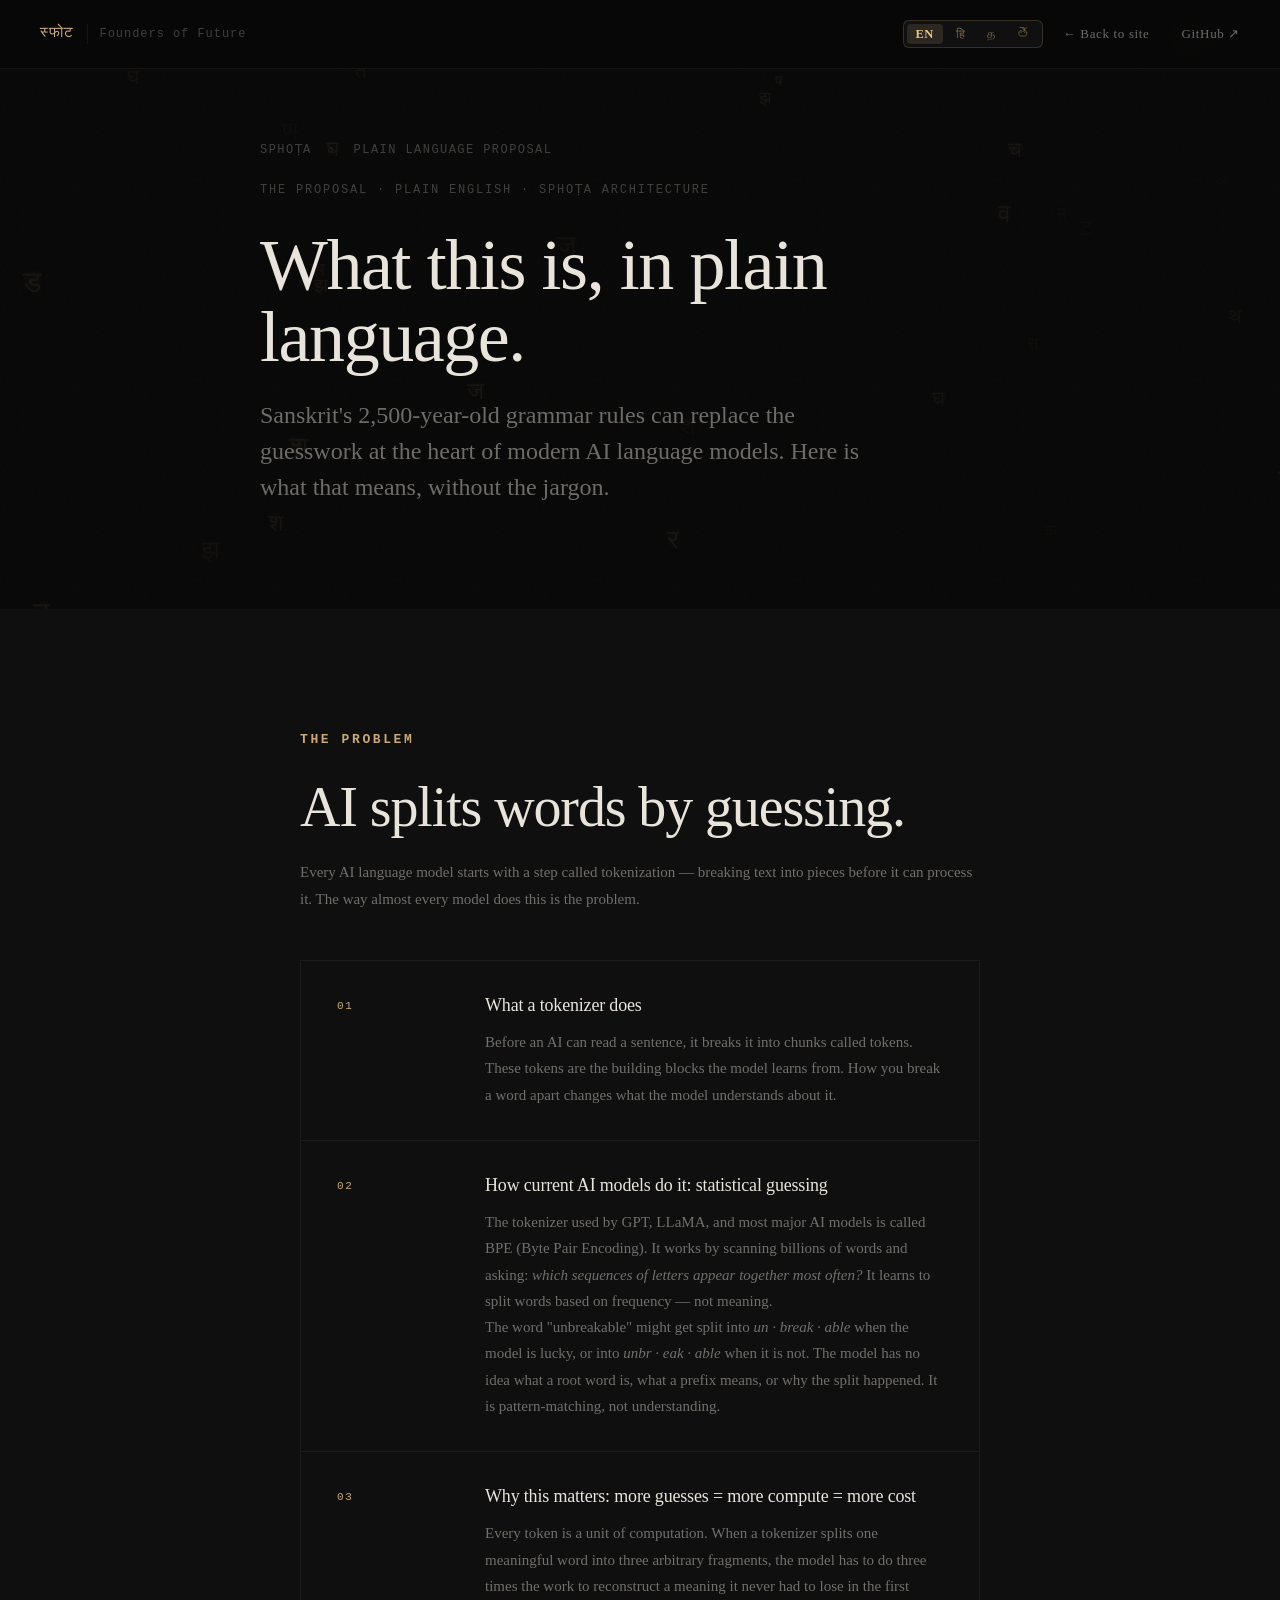
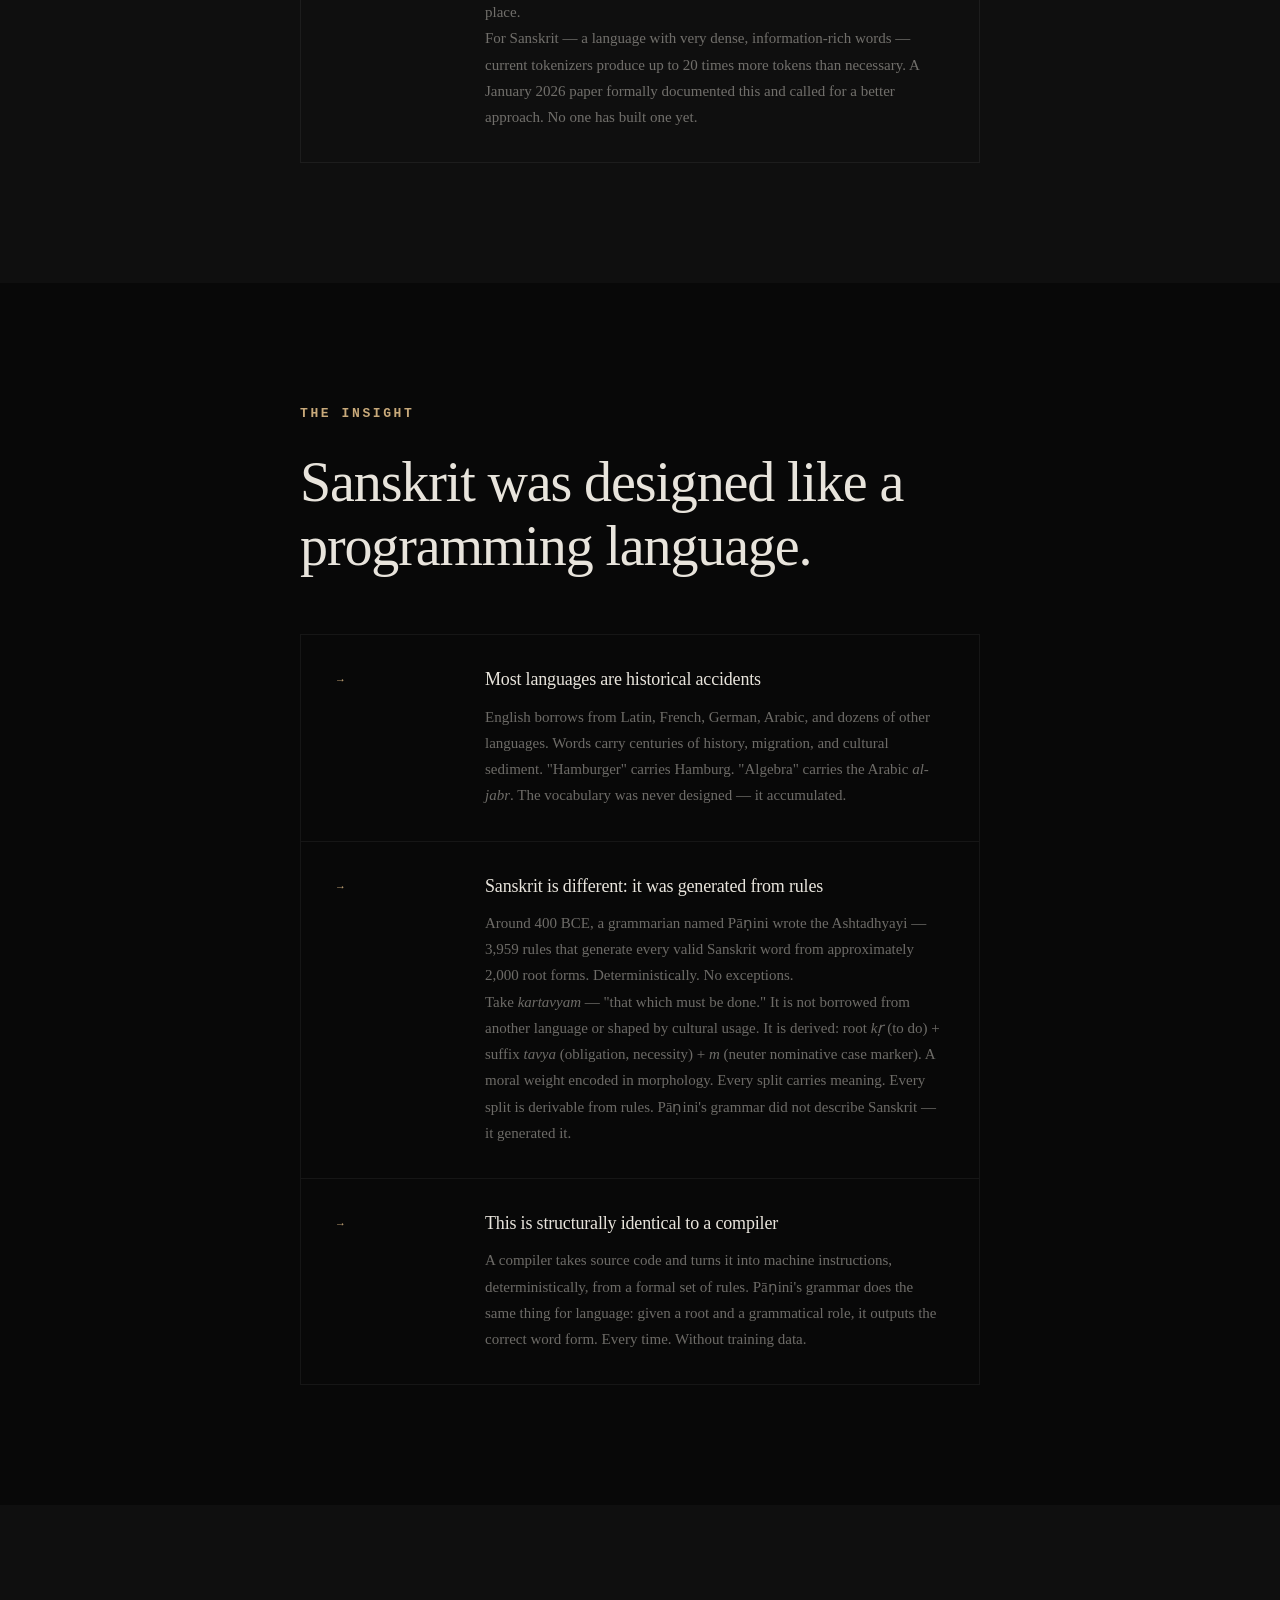
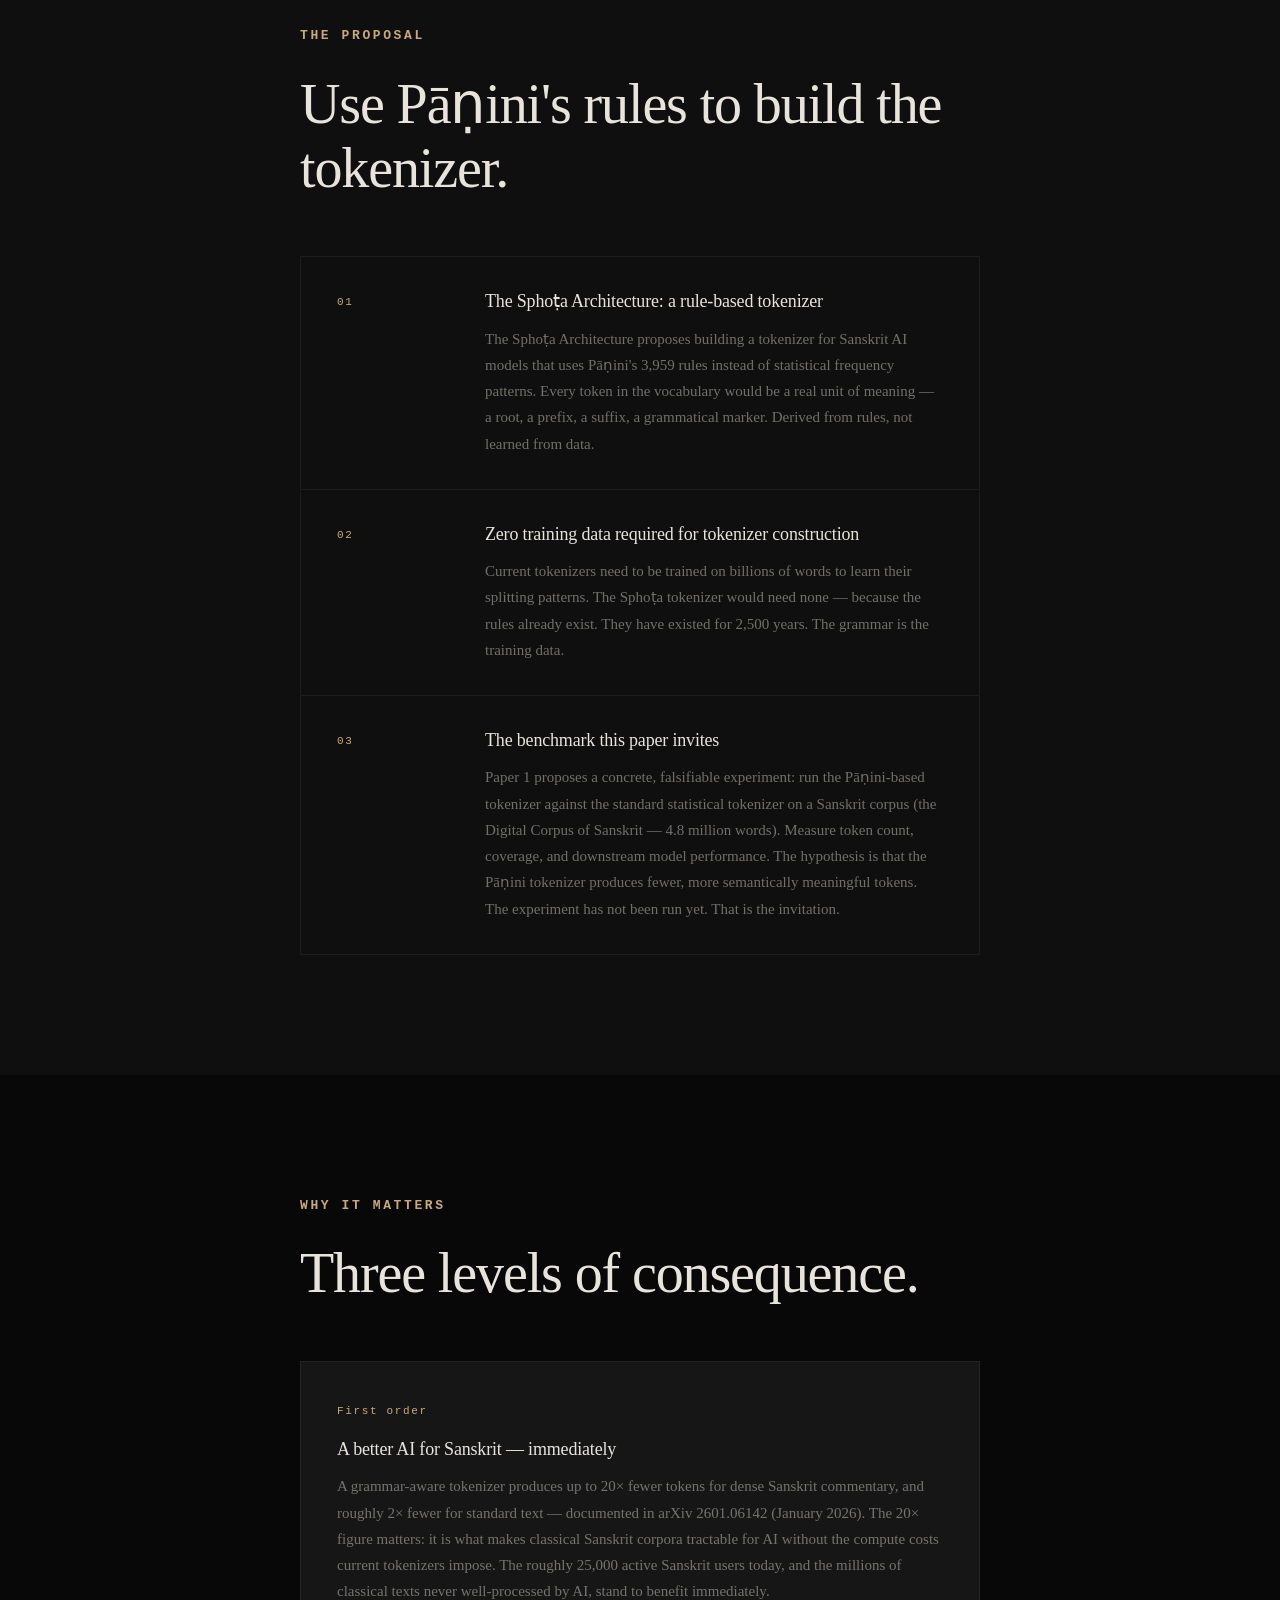
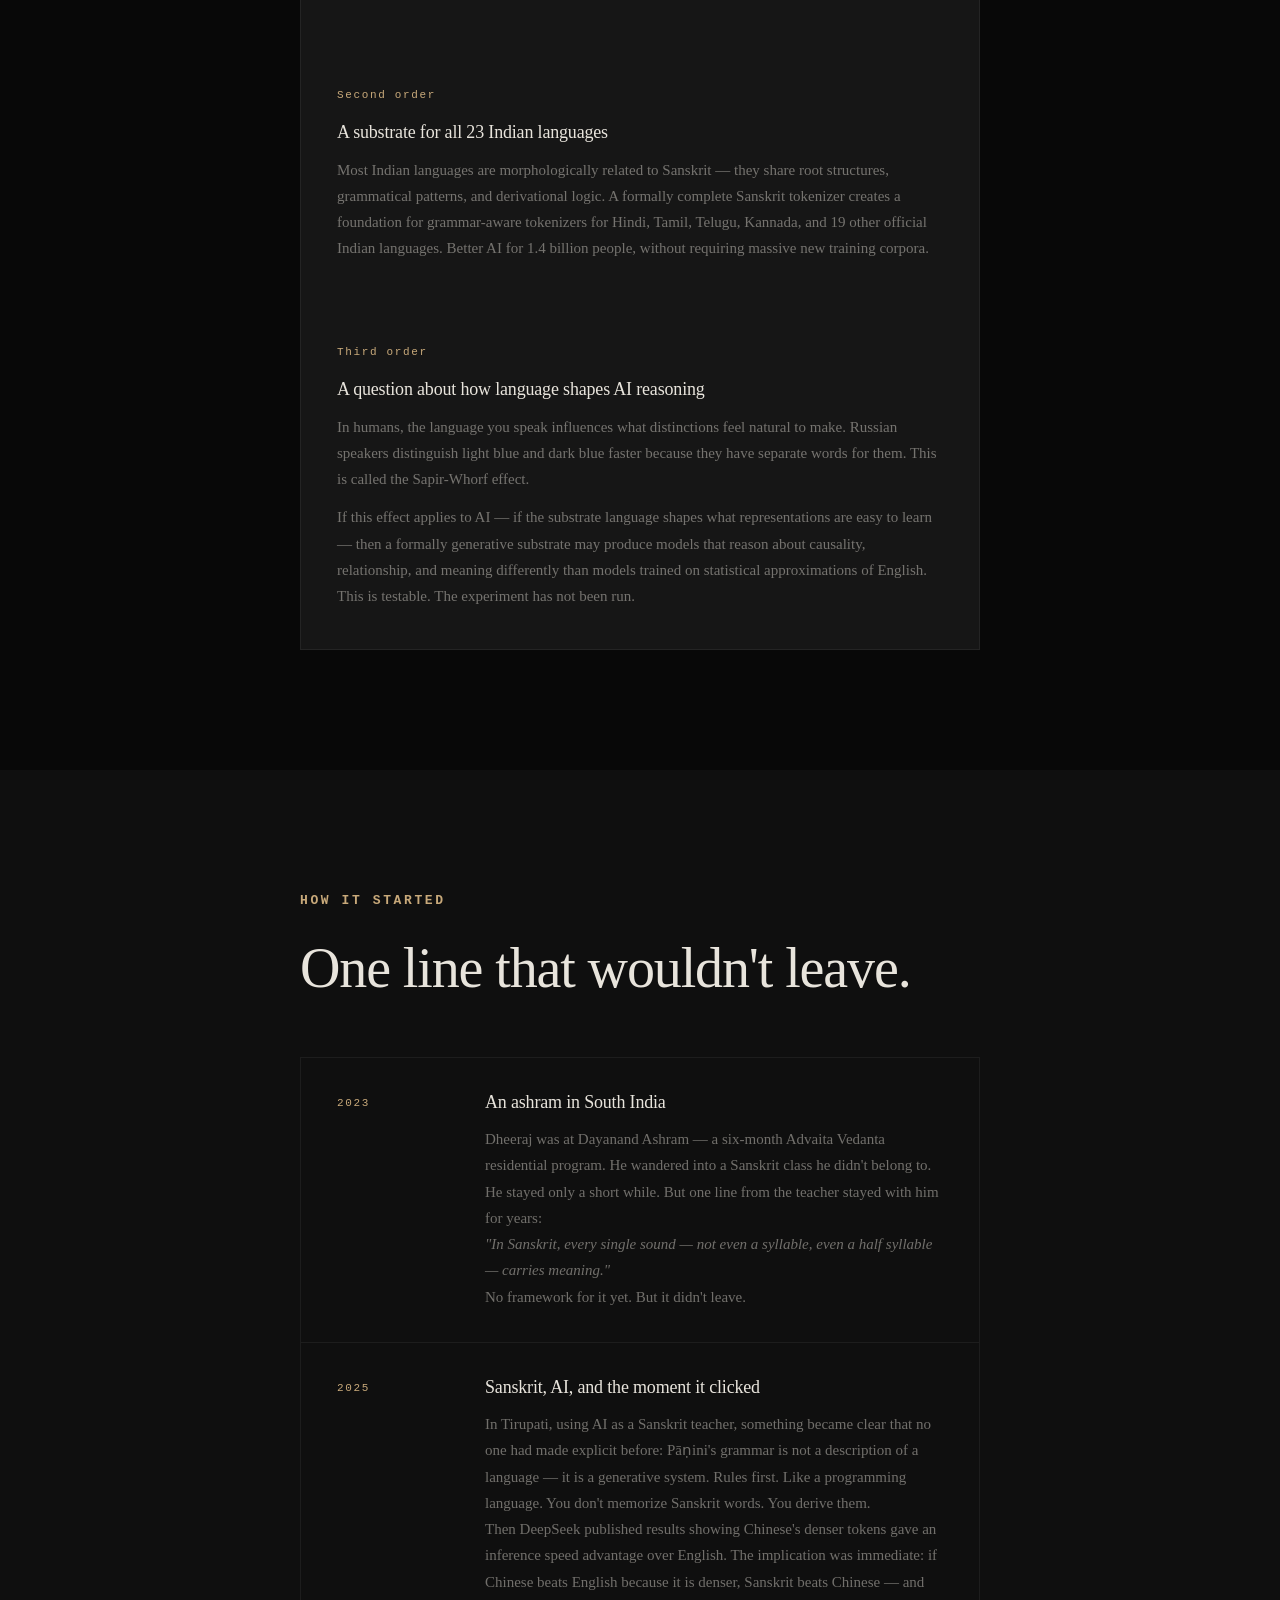
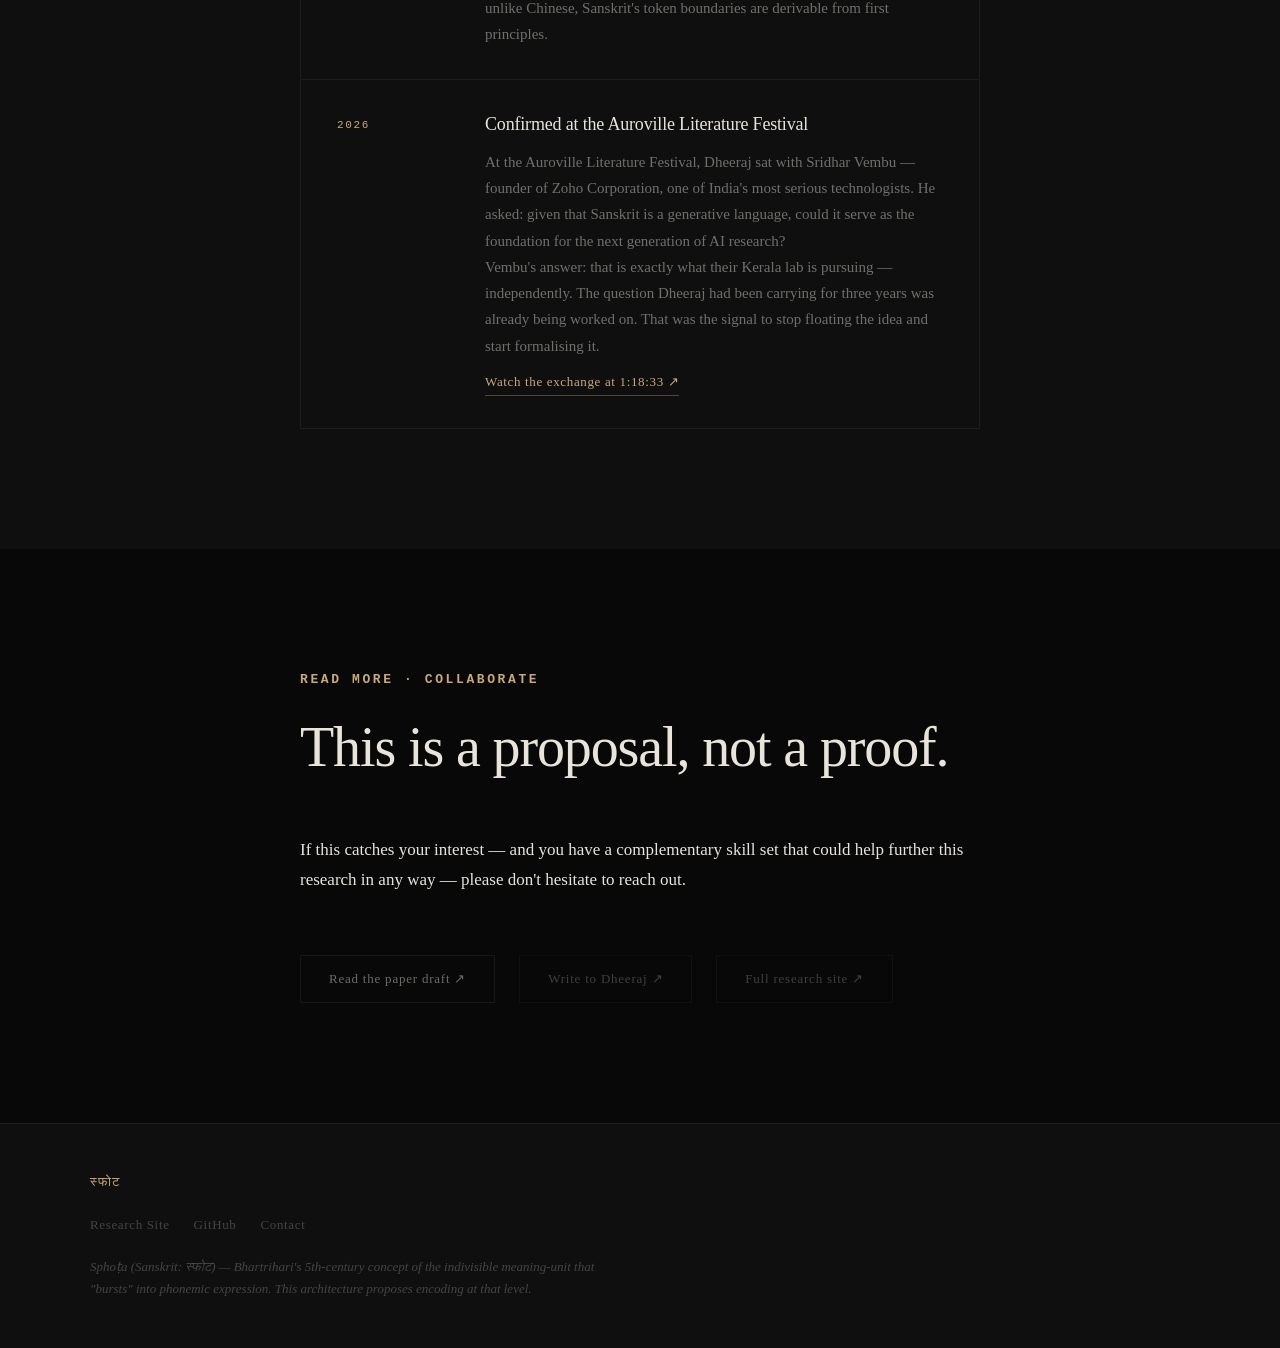
==== proposal.html @ eed10623 "Add website — Sphota Architecture public site" ====
<!DOCTYPE html>
<html lang="en">
<head>
  <meta charset="UTF-8" />
  <meta name="viewport" content="width=device-width, initial-scale=1.0" />
  <title>The Proposal — Sphoṭa</title>
  <link rel="stylesheet" href="style.css" />
</head>
<body>

  <canvas id="canvas-bg"></canvas>
  <div class="grain"></div>

  <nav>
    <div class="nav-brand">
      <span class="nav-glyph">स्फोट</span>
      <span class="nav-org">Founders of Future</span>
    </div>
    <div class="nav-right">
      <div class="lang-switcher" role="navigation" aria-label="Language">
        <button class="lang-btn active" data-lang="en">EN</button>
        <button class="lang-btn" data-lang="hi">हि</button>
        <button class="lang-btn" data-lang="ta">த</button>
        <button class="lang-btn" data-lang="te">తె</button>
      </div>
      <button class="nav-hamburger" id="nav-toggle" aria-label="Menu">☰</button>
      <div class="nav-links-group" id="nav-links">
        <a href="index.html" class="nav-link">← Back to site</a>
        <a href="https://github.com/lzylabs/sansqrit" target="_blank" class="nav-link">GitHub ↗</a>
      </div>
    </div>
  </nav>

  <!-- HERO -->
  <section class="hero hero-slim">
    <div class="hero-inner hero-inner-single">
      <div>
        <p style="font-size: 12px; letter-spacing: 0.12em; color: var(--text-dimmer); font-family: var(--font-mono); margin-bottom: 20px; text-transform: uppercase;">
          <a href="index.html" style="color: var(--text-dimmer); text-decoration: none;">Sphoṭa</a>
          <span style="margin: 0 8px; opacity: 0.4;">›</span>
          Plain Language Proposal
        </p>
        <p class="eyebrow">The Proposal · Plain English · Sphoṭa Architecture</p>
        <h1 class="title" style="font-size: clamp(40px, 6vw, 72px); margin-bottom: 24px;">
          What this is, in plain language.
        </h1>
        <p class="subtitle">
          Sanskrit's 2,500-year-old grammar rules can replace the guesswork
          at the heart of modern AI language models.
          Here is what that means, without the jargon.
        </p>
      </div>
    </div>
  </section>

  <!-- THE PROBLEM -->
  <section class="section dark">
    <div class="container narrow">
      <span class="section-label">The Problem</span>
      <h2>AI splits words by guessing.</h2>
      <p class="section-sub">
        Every AI language model starts with a step called tokenization — breaking text into pieces
        before it can process it. The way almost every model does this is the problem.
      </p>

      <div class="story-steps">
        <div class="story-step">
          <div class="step-num">01</div>
          <div class="step-body">
            <h3>What a tokenizer does</h3>
            <p>
              Before an AI can read a sentence, it breaks it into chunks called tokens.
              These tokens are the building blocks the model learns from.
              How you break a word apart changes what the model understands about it.
            </p>
          </div>
        </div>

        <div class="story-step">
          <div class="step-num">02</div>
          <div class="step-body">
            <h3>How current AI models do it: statistical guessing</h3>
            <p>
              The tokenizer used by GPT, LLaMA, and most major AI models is called BPE
              (Byte Pair Encoding). It works by scanning billions of words and asking:
              <em>which sequences of letters appear together most often?</em>
              It learns to split words based on frequency — not meaning.
            </p>
            <p>
              The word "unbreakable" might get split into <em>un · break · able</em> when the model
              is lucky, or into <em>unbr · eak · able</em> when it is not. The model has no idea
              what a root word is, what a prefix means, or why the split happened.
              It is pattern-matching, not understanding.
            </p>
          </div>
        </div>

        <div class="story-step">
          <div class="step-num">03</div>
          <div class="step-body">
            <h3>Why this matters: more guesses = more compute = more cost</h3>
            <p>
              Every token is a unit of computation. When a tokenizer splits one meaningful word
              into three arbitrary fragments, the model has to do three times the work to
              reconstruct a meaning it never had to lose in the first place.
            </p>
            <p>
              For Sanskrit — a language with very dense, information-rich words — current
              tokenizers produce up to 20 times more tokens than necessary.
              A January 2026 paper formally documented this and called for a better approach.
              No one has built one yet.
            </p>
          </div>
        </div>
      </div>
    </div>
  </section>

  <!-- THE INSIGHT -->
  <section class="section">
    <div class="container narrow">
      <span class="section-label">The Insight</span>
      <h2>Sanskrit was designed like a programming language.</h2>

      <div class="story-steps">
        <div class="story-step">
          <div class="step-num">→</div>
          <div class="step-body">
            <h3>Most languages are historical accidents</h3>
            <p>
              English borrows from Latin, French, German, Arabic, and dozens of other languages.
              Words carry centuries of history, migration, and cultural sediment.
              "Hamburger" carries Hamburg. "Algebra" carries the Arabic <em>al-jabr</em>.
              The vocabulary was never designed — it accumulated.
            </p>
          </div>
        </div>

        <div class="story-step">
          <div class="step-num">→</div>
          <div class="step-body">
            <h3>Sanskrit is different: it was generated from rules</h3>
            <p>
              Around 400 BCE, a grammarian named Pāṇini wrote the Ashtadhyayi —
              3,959 rules that generate every valid Sanskrit word from approximately
              2,000 root forms. Deterministically. No exceptions.
            </p>
            <p>
              Take <em>kartavyam</em> — "that which must be done." It is not borrowed
              from another language or shaped by cultural usage. It is derived: root
              <em>kṛ</em> (to do) + suffix <em>tavya</em> (obligation, necessity) +
              <em>m</em> (neuter nominative case marker). A moral weight encoded in morphology.
              Every split carries meaning. Every split is derivable from rules.
              Pāṇini's grammar did not describe Sanskrit — it generated it.
            </p>
          </div>
        </div>

        <div class="story-step">
          <div class="step-num">→</div>
          <div class="step-body">
            <h3>This is structurally identical to a compiler</h3>
            <p>
              A compiler takes source code and turns it into machine instructions, deterministically,
              from a formal set of rules. Pāṇini's grammar does the same thing for language:
              given a root and a grammatical role, it outputs the correct word form.
              Every time. Without training data.
            </p>
          </div>
        </div>
      </div>
    </div>
  </section>

  <!-- THE PROPOSAL -->
  <section class="section dark">
    <div class="container narrow">
      <span class="section-label">The Proposal</span>
      <h2>Use Pāṇini's rules to build the tokenizer.</h2>

      <div class="story-steps">
        <div class="story-step">
          <div class="step-num">01</div>
          <div class="step-body">
            <h3>The Sphoṭa Architecture: a rule-based tokenizer</h3>
            <p>
              The Sphoṭa Architecture proposes building a tokenizer for Sanskrit AI models
              that uses Pāṇini's 3,959 rules instead of statistical frequency patterns.
              Every token in the vocabulary would be a real unit of meaning —
              a root, a prefix, a suffix, a grammatical marker.
              Derived from rules, not learned from data.
            </p>
          </div>
        </div>

        <div class="story-step">
          <div class="step-num">02</div>
          <div class="step-body">
            <h3>Zero training data required for tokenizer construction</h3>
            <p>
              Current tokenizers need to be trained on billions of words to learn their
              splitting patterns. The Sphoṭa tokenizer would need none — because the
              rules already exist. They have existed for 2,500 years.
              The grammar is the training data.
            </p>
          </div>
        </div>

        <div class="story-step">
          <div class="step-num">03</div>
          <div class="step-body">
            <h3>The benchmark this paper invites</h3>
            <p>
              Paper 1 proposes a concrete, falsifiable experiment:
              run the Pāṇini-based tokenizer against the standard statistical tokenizer
              on a Sanskrit corpus (the Digital Corpus of Sanskrit — 4.8 million words).
              Measure token count, coverage, and downstream model performance.
              The hypothesis is that the Pāṇini tokenizer produces fewer, more
              semantically meaningful tokens.
            </p>
            <p>
              The experiment has not been run yet. That is the invitation.
            </p>
          </div>
        </div>
      </div>
    </div>
  </section>

  <!-- WHY IT MATTERS -->
  <section class="section">
    <div class="container narrow">
      <span class="section-label">Why It Matters</span>
      <h2>Three levels of consequence.</h2>

      <div class="cards">
        <div class="card card-wide">
          <div class="card-num">First order</div>
          <h3>A better AI for Sanskrit — immediately</h3>
          <p>
            A grammar-aware tokenizer produces up to 20× fewer tokens for dense Sanskrit
            commentary, and roughly 2× fewer for standard text — documented in arXiv 2601.06142
            (January 2026). The 20× figure matters: it is what makes classical Sanskrit
            corpora tractable for AI without the compute costs current tokenizers impose.
            The roughly 25,000 active Sanskrit users today, and the millions of classical texts
            never well-processed by AI, stand to benefit immediately.
          </p>
        </div>

        <div class="card card-wide">
          <div class="card-num">Second order</div>
          <h3>A substrate for all 23 Indian languages</h3>
          <p>
            Most Indian languages are morphologically related to Sanskrit —
            they share root structures, grammatical patterns, and derivational logic.
            A formally complete Sanskrit tokenizer creates a foundation for grammar-aware
            tokenizers for Hindi, Tamil, Telugu, Kannada, and 19 other official Indian languages.
            Better AI for 1.4 billion people, without requiring massive new training corpora.
          </p>
        </div>

        <div class="card card-wide">
          <div class="card-num">Third order</div>
          <h3>A question about how language shapes AI reasoning</h3>
          <p>
            In humans, the language you speak influences what distinctions feel natural to make.
            Russian speakers distinguish light blue and dark blue faster because they have
            separate words for them. This is called the Sapir-Whorf effect.
          </p>
          <p>
            If this effect applies to AI — if the substrate language shapes what representations
            are easy to learn — then a formally generative substrate may produce models that
            reason about causality, relationship, and meaning differently than models trained
            on statistical approximations of English. This is testable. The experiment has not
            been run.
          </p>
        </div>
      </div>
    </div>
  </section>

  <!-- ORIGIN STORY -->
  <section class="section dark">
    <div class="container narrow">
      <span class="section-label">How It Started</span>
      <h2>One line that wouldn't leave.</h2>

      <div class="story-steps">
        <div class="story-step">
          <div class="step-num">2023</div>
          <div class="step-body">
            <h3>An ashram in South India</h3>
            <p>
              Dheeraj was at Dayanand Ashram — a six-month Advaita Vedanta residential program.
              He wandered into a Sanskrit class he didn't belong to. He stayed only a short while.
              But one line from the teacher stayed with him for years:
            </p>
            <p>
              <em>"In Sanskrit, every single sound — not even a syllable, even a half syllable —
              carries meaning."</em>
            </p>
            <p>
              No framework for it yet. But it didn't leave.
            </p>
          </div>
        </div>

        <div class="story-step">
          <div class="step-num">2025</div>
          <div class="step-body">
            <h3>Sanskrit, AI, and the moment it clicked</h3>
            <p>
              In Tirupati, using AI as a Sanskrit teacher, something became clear that no one
              had made explicit before: Pāṇini's grammar is not a description of a language —
              it is a generative system. Rules first. Like a programming language.
              You don't memorize Sanskrit words. You derive them.
            </p>
            <p>
              Then DeepSeek published results showing Chinese's denser tokens gave an
              inference speed advantage over English. The implication was immediate:
              if Chinese beats English because it is denser, Sanskrit beats Chinese —
              and unlike Chinese, Sanskrit's token boundaries are derivable from first principles.
            </p>
          </div>
        </div>

        <div class="story-step">
          <div class="step-num">2026</div>
          <div class="step-body">
            <h3>Confirmed at the Auroville Literature Festival</h3>
            <p>
              At the Auroville Literature Festival, Dheeraj sat with Sridhar Vembu —
              founder of Zoho Corporation, one of India's most serious technologists.
              He asked: given that Sanskrit is a generative language, could it serve as the
              foundation for the next generation of AI research?
            </p>
            <p>
              Vembu's answer: that is exactly what their Kerala lab is pursuing — independently.
              The question Dheeraj had been carrying for three years was already being worked on.
              That was the signal to stop floating the idea and start formalising it.
            </p>
            <a href="https://youtu.be/uBN-KmPW50M?t=4712" target="_blank" class="story-link"
               style="display:inline-block; margin-top:12px; font-size:13px; letter-spacing:0.05em;">
              Watch the exchange at 1:18:33 ↗
            </a>
          </div>
        </div>
      </div>
    </div>
  </section>

  <!-- LINKS -->
  <section class="section" id="collaborate">
    <div class="container narrow">
      <span class="section-label">Read More · Collaborate</span>
      <h2>This is a proposal, not a proof.</h2>
      <p class="collab-ask">
        If this catches your interest — and you have a complementary skill set that could
        help further this research in any way — please don't hesitate to reach out.
      </p>
      <div class="collab-links">
        <a href="https://github.com/lzylabs/sansqrit" target="_blank" class="btn">Read the paper draft ↗</a>
        <a href="mailto:contact@lzylabs.in" class="btn btn-ghost">Write to Dheeraj ↗</a>
        <a href="index.html" class="btn btn-ghost">Full research site ↗</a>
      </div>
    </div>
  </section>

  <!-- FOOTER -->
  <footer>
    <div class="container footer-inner">
      <span class="footer-glyph">स्फोट</span>
      <div class="footer-links">
        <a href="index.html">Research Site</a>
        <a href="https://github.com/lzylabs/sansqrit" target="_blank">GitHub</a>
        <a href="mailto:contact@lzylabs.in">Contact</a>
      </div>
      <p class="footer-note">
        Sphoṭa (Sanskrit: स्फोट) — Bhartrihari's 5th-century concept of the
        indivisible meaning-unit that "bursts" into phonemic expression.
        This architecture proposes encoding at that level.
      </p>
    </div>
  </footer>

  <script src="script.js"></script>
</body>
</html>
---- style.css ----
/* ============================================================
   SPHOṬA — Site Styles
   Design: minimal, dark, spatial. Foundation for Three.js 3D.
   No external dependencies.
   ============================================================ */

:root {
  --bg: #080808;
  --surface: #0f0f0f;
  --surface-2: #161616;
  --border: rgba(255,255,255,0.06);
  --text: #e8e4dc;
  --text-dim: rgba(232, 228, 220, 0.45);
  --text-dimmer: rgba(232, 228, 220, 0.25);
  --accent: #c8a97a;         /* warm gold — Sanskrit resonance */
  --accent-dim: rgba(200, 169, 122, 0.15);
  --done: #7aad8a;
  --in-progress: #c8a97a;
  --upcoming: rgba(232, 228, 220, 0.2);
  --font-sans: 'Georgia', serif;
  --font-mono: 'Courier New', monospace;
  --radius: 4px;
  --max-width: 1100px;
}

*, *::before, *::after { box-sizing: border-box; margin: 0; padding: 0; }

html { scroll-behavior: smooth; }

body {
  background: var(--bg);
  color: var(--text);
  font-family: var(--font-sans);
  font-size: 17px;
  line-height: 1.7;
  overflow-x: hidden;
}

/* ── CANVAS BACKGROUND (Three.js hook) ── */
#canvas-bg {
  position: fixed;
  inset: 0;
  z-index: 0;
  width: 100%;
  height: 100%;
  pointer-events: none;
}

/* ── GRAIN OVERLAY ── */
.grain {
  position: fixed;
  inset: 0;
  z-index: 1;
  pointer-events: none;
  opacity: 0.025;
  background-image: url("data:image/svg+xml,%3Csvg viewBox='0 0 256 256' xmlns='http://www.w3.org/2000/svg'%3E%3Cfilter id='noise'%3E%3CfeTurbulence type='fractalNoise' baseFrequency='0.9' numOctaves='4' stitchTiles='stitch'/%3E%3C/filter%3E%3Crect width='100%25' height='100%25' filter='url(%23noise)' opacity='1'/%3E%3C/svg%3E");
  background-size: 200px 200px;
}

/* ── EVERYTHING ABOVE THE CANVAS ── */
nav, .hero, .section, footer { position: relative; z-index: 2; }

/* ── NAV ── */
nav {
  position: fixed;
  top: 0; left: 0; right: 0;
  z-index: 100;
  display: flex;
  align-items: center;
  justify-content: space-between;
  padding: 20px 40px;
  border-bottom: 1px solid var(--border);
  backdrop-filter: blur(12px);
  background: rgba(8,8,8,0.7);
}

.nav-brand {
  display: flex;
  align-items: center;
  gap: 12px;
}

.nav-glyph {
  font-size: 15px;
  letter-spacing: 0.1em;
  color: var(--accent);
  font-family: var(--font-mono);
}

.nav-org {
  font-size: 12px;
  letter-spacing: 0.08em;
  color: var(--text-dimmer);
  font-family: var(--font-mono);
  border-left: 1px solid var(--border);
  padding-left: 12px;
}

.nav-links-group {
  display: flex;
  align-items: center;
  gap: 32px;
}

.nav-link {
  font-size: 13px;
  color: var(--text-dim);
  text-decoration: none;
  letter-spacing: 0.05em;
  transition: color 0.2s;
}
.nav-link:hover { color: var(--text); }

/* ── HERO ── */
.hero {
  min-height: 100vh;
  display: flex;
  align-items: center;
  padding: 120px 60px 80px;
}

.hero-inner {
  width: 100%;
  max-width: var(--max-width);
  margin: 0 auto;
  display: grid;
  grid-template-columns: 1fr 420px;
  gap: 64px;
  align-items: center;
}

.hero-left { max-width: 620px; }

.eyebrow {
  font-size: 12px;
  letter-spacing: 0.15em;
  text-transform: uppercase;
  color: var(--text-dimmer);
  font-family: var(--font-mono);
  margin-bottom: 28px;
}

.title {
  font-size: clamp(64px, 10vw, 120px);
  font-weight: normal;
  line-height: 1;
  letter-spacing: -0.02em;
  color: var(--text);
  margin-bottom: 32px;
}

.subtitle {
  font-size: clamp(18px, 2.5vw, 24px);
  color: var(--text-dim);
  line-height: 1.5;
  margin-bottom: 24px;
  max-width: 600px;
}

.thesis {
  font-size: 16px;
  color: var(--text-dimmer);
  line-height: 1.8;
  max-width: 520px;
  margin-bottom: 48px;
  font-style: normal;
}

.thesis em {
  color: var(--accent);
  font-style: normal;
}

/* ── HERO RIGHT — TOKEN DEMO ── */
.hero-right {
  display: flex;
  flex-direction: column;
  gap: 20px;
}

.token-demo {
  border: 1px solid var(--border);
  background: rgba(15,15,15,0.7);
  backdrop-filter: blur(8px);
  padding: 28px;
  display: flex;
  flex-direction: column;
  gap: 20px;
}

.demo-label {
  font-size: 11px;
  letter-spacing: 0.15em;
  text-transform: uppercase;
  color: var(--text-dimmer);
  font-family: var(--font-mono);
}

.demo-word {
  font-size: 22px;
  color: var(--text);
  letter-spacing: -0.01em;
}
.demo-meaning {
  font-size: 14px;
  color: var(--text-dimmer);
}

.demo-col {
  display: flex;
  flex-direction: column;
  gap: 10px;
}

.demo-col-head {
  font-size: 12px;
  font-family: var(--font-mono);
  letter-spacing: 0.08em;
  padding: 6px 10px;
  display: flex;
  align-items: center;
  justify-content: space-between;
}
.demo-col-head span {
  font-size: 10px;
  letter-spacing: 0.1em;
  opacity: 0.6;
}
.demo-col-head.bad { background: rgba(180,80,80,0.08); color: #b45050; border-left: 2px solid #b45050; }
.demo-col-head.good { background: rgba(122,173,138,0.08); color: var(--done); border-left: 2px solid var(--done); }

.demo-tokens {
  display: flex;
  flex-wrap: wrap;
  gap: 6px;
}

.tok {
  font-family: var(--font-mono);
  font-size: 13px;
  padding: 4px 10px;
  border-radius: 2px;
  display: inline-flex;
  flex-direction: column;
  align-items: center;
  gap: 2px;
}
.tok em {
  font-style: normal;
  font-size: 9px;
  letter-spacing: 0.1em;
  text-transform: uppercase;
  opacity: 0.6;
}
.tok.bad { background: rgba(180,80,80,0.1); color: #c47070; border: 1px solid rgba(180,80,80,0.2); }
.tok.good { background: rgba(122,173,138,0.1); color: var(--done); border: 1px solid rgba(122,173,138,0.2); }

.demo-note {
  font-size: 12px;
  color: var(--text-dimmer);
  line-height: 1.6;
}

.hero-quote {
  border-left: 2px solid var(--accent);
  padding: 16px 20px;
  background: rgba(200,169,122,0.04);
  font-size: 14px;
  color: var(--text-dim);
  line-height: 1.7;
  font-style: italic;
}
.hero-quote cite {
  display: block;
  margin-top: 8px;
  font-style: normal;
  font-size: 12px;
  font-family: var(--font-mono);
  color: var(--accent);
  letter-spacing: 0.05em;
}

/* ── HERO STATS ── */
.hero-stats {
  display: flex;
  gap: 0;
  border: 1px solid var(--border);
  margin-bottom: 40px;
  max-width: 580px;
}

.hero-stat {
  flex: 1;
  padding: 20px 24px;
  border-right: 1px solid var(--border);
  display: flex;
  flex-direction: column;
  gap: 6px;
}
.hero-stat:last-child { border-right: none; }

.stat-num {
  font-family: var(--font-mono);
  font-size: 28px;
  color: var(--accent);
  line-height: 1;
  letter-spacing: -0.02em;
}

.stat-label {
  font-size: 12px;
  color: var(--text-dimmer);
  line-height: 1.5;
}
.stat-label em {
  font-style: normal;
  color: rgba(200,169,122,0.4);
  display: block;
  margin-top: 2px;
}

@media (max-width: 600px) {
  .hero-stats { flex-direction: column; max-width: 100%; }
  .hero-stat { border-right: none; border-bottom: 1px solid var(--border); }
  .hero-stat:last-child { border-bottom: none; }
  .stat-num { font-size: 24px; }
}

.scroll-cue {
  display: inline-block;
  font-size: 13px;
  letter-spacing: 0.08em;
  color: var(--text-dimmer);
  text-decoration: none;
  border-bottom: 1px solid var(--border);
  padding-bottom: 4px;
  transition: color 0.2s, border-color 0.2s;
}
.scroll-cue:hover { color: var(--accent); border-color: var(--accent); }

/* ── SECTIONS ── */
.section {
  padding: 120px 40px;
}
.section.dark {
  background: var(--surface);
}

.container {
  max-width: var(--max-width);
  margin: 0 auto;
}
.container.narrow {
  max-width: 680px;
}

.section-label {
  display: block;
  font-size: 13px;
  font-weight: 600;
  letter-spacing: 0.2em;
  text-transform: uppercase;
  color: var(--accent);
  font-family: var(--font-mono);
  margin-bottom: 24px;
}

h2 {
  font-size: clamp(32px, 5vw, 56px);
  font-weight: normal;
  line-height: 1.15;
  letter-spacing: -0.02em;
  margin-bottom: 56px;
  color: var(--text);
}

.section-sub {
  font-size: 16px;
  color: var(--text-dim);
  margin-top: -36px;
  margin-bottom: 48px;
}

/* ── CARDS ── */
.cards {
  display: grid;
  grid-template-columns: repeat(2, 1fr);
  gap: 1px;
  background: var(--border);
  border: 1px solid var(--border);
}

.card {
  background: var(--surface-2);
  padding: 40px 36px;
  transition: background 0.3s;
}
.card:hover { background: #121212; }

.card-wide {
  grid-column: 1 / -1;
}

.card-num {
  font-family: var(--font-mono);
  font-size: 11px;
  letter-spacing: 0.15em;
  color: var(--accent);
  margin-bottom: 16px;
}

.card h3 {
  font-size: 20px;
  font-weight: normal;
  margin-bottom: 16px;
  color: var(--text);
  letter-spacing: -0.01em;
}

.card p {
  font-size: 15px;
  color: var(--text-dim);
  line-height: 1.75;
}
.card p + p { margin-top: 12px; }

/* ── TRACK ITEMS (progress log) ── */
.tracks {
  display: grid;
  grid-template-columns: repeat(3, 1fr);
  gap: 40px;
}

.track-label {
  font-size: 11px;
  letter-spacing: 0.15em;
  text-transform: uppercase;
  color: var(--text-dimmer);
  font-family: var(--font-mono);
  margin-bottom: 20px;
  border-bottom: 1px solid var(--border);
  padding-bottom: 12px;
}

.track-items {
  display: flex;
  flex-direction: column;
  gap: 8px;
}

.track-item {
  display: flex;
  align-items: flex-start;
  gap: 12px;
  font-size: 14px;
  line-height: 1.5;
  color: var(--text-dim);
  padding: 10px 0;
  border-bottom: 1px solid var(--border);
}

.track-item:last-child { border-bottom: none; }

.track-item .status {
  flex-shrink: 0;
  width: 18px;
  height: 18px;
  border-radius: 50%;
  margin-top: 2px;
  display: flex;
  align-items: center;
  justify-content: center;
  font-size: 10px;
}

.track-item.done .status {
  background: rgba(122,173,138,0.15);
  border: 1px solid var(--done);
  color: var(--done);
}
.track-item.active .status {
  background: rgba(200,169,122,0.1);
  border: 1px solid var(--in-progress);
  color: var(--in-progress);
}
.track-item.upcoming .status {
  border: 1px solid var(--border);
  color: var(--text-dimmer);
}

.track-item.done .label { color: var(--text-dim); }
.track-item.active .label { color: var(--text); }
.track-item.upcoming .label { color: var(--text-dimmer); }

.track-item .meta {
  display: block;
  font-size: 11px;
  font-family: var(--font-mono);
  color: var(--text-dimmer);
  margin-top: 2px;
}

/* ── BUTTON ── */
.btn {
  display: inline-block;
  margin-top: 32px;
  padding: 12px 28px;
  border: 1px solid var(--border);
  color: var(--text-dim);
  text-decoration: none;
  font-size: 13px;
  letter-spacing: 0.06em;
  transition: border-color 0.2s, color 0.2s, background 0.2s;
}
.btn:hover {
  border-color: var(--accent);
  color: var(--accent);
  background: var(--accent-dim);
}

/* ── WHO SECTION ── */
#who p {
  color: var(--text-dim);
  margin-bottom: 16px;
  font-size: 16px;
}

/* ── FOOTER ── */
footer {
  border-top: 1px solid var(--border);
  padding: 48px 40px;
  background: var(--surface);
}

.footer-inner {
  display: flex;
  flex-direction: column;
  gap: 20px;
}

.footer-glyph {
  font-family: var(--font-mono);
  font-size: 13px;
  letter-spacing: 0.12em;
  color: var(--accent);
}

.footer-links {
  display: flex;
  gap: 24px;
}
.footer-links a {
  font-size: 13px;
  color: var(--text-dimmer);
  text-decoration: none;
  letter-spacing: 0.05em;
  transition: color 0.2s;
}
.footer-links a:hover { color: var(--text); }

.footer-note {
  font-size: 13px;
  color: var(--text-dimmer);
  max-width: 540px;
  line-height: 1.7;
  font-style: italic;
}

/* ── ANIMATIONS ── */
@keyframes fadeUp {
  from { opacity: 0; transform: translateY(24px); }
  to   { opacity: 1; transform: translateY(0); }
}

.hero-inner > * {
  opacity: 0;
  animation: fadeUp 0.8s ease forwards;
}
.hero-inner > *:nth-child(1) { animation-delay: 0.1s; }
.hero-inner > *:nth-child(2) { animation-delay: 0.25s; }
.hero-inner > *:nth-child(3) { animation-delay: 0.4s; }
.hero-inner > *:nth-child(4) { animation-delay: 0.55s; }
.hero-inner > *:nth-child(5) { animation-delay: 0.7s; }

/* ── MOBILE NAV ── */
.nav-hamburger {
  display: none;
  background: none;
  border: 1px solid var(--border);
  color: var(--text-dim);
  padding: 6px 10px;
  cursor: pointer;
  font-size: 16px;
  line-height: 1;
  border-radius: var(--radius);
}

@media (max-width: 768px) {
  .nav-hamburger { display: block; }
  .nav-links-group {
    display: none;
    position: absolute;
    top: 100%;
    right: 0;
    background: rgba(8,8,8,0.97);
    border: 1px solid var(--border);
    border-top: none;
    padding: 12px 20px;
    flex-direction: column;
    gap: 12px;
    min-width: 180px;
  }
  .nav-links-group.open { display: flex; }
  .lang-switcher { gap: 3px; }
  .lang-btn { padding: 3px 7px; font-size: 0.72rem; }
}

/* ── PROPOSAL PAGE HERO ── */
.hero-slim {
  min-height: 50vh;
  padding-top: 140px;
  padding-bottom: 80px;
}
.hero-inner-single {
  grid-template-columns: 1fr;
  max-width: 760px;
}

/* ── RESPONSIVE ── */
@media (max-width: 900px) {
  nav { padding: 16px 24px; }
  .hero { padding: 100px 24px 60px; }
  .hero-inner { grid-template-columns: 1fr; gap: 40px; }
  .hero-left { max-width: 100%; }
  .section { padding: 80px 24px; }
  .cards { grid-template-columns: 1fr; }
  .card-wide { grid-column: auto; }
  .tracks { grid-template-columns: 1fr; gap: 40px; }
  footer { padding: 40px 24px; }
  h2 { margin-bottom: 36px; }
}

@media (max-width: 600px) {
  nav { padding: 14px 20px; }
  .nav-glyph { font-size: 13px; }
  .hero { padding: 90px 20px 48px; }
  .title { font-size: 48px; }
  .subtitle { font-size: 17px; }
  .thesis { font-size: 14px; }
  .section { padding: 60px 20px; }
  .container.narrow { max-width: 100%; }
  .card { padding: 28px 24px; }
  .story-step { grid-template-columns: 1fr; gap: 6px; padding: 24px 20px; }
  .step-num { padding-top: 0; }
  .collab-links { flex-direction: column; }
  .collab-links .btn { text-align: center; }
  .tracks { gap: 32px; }
  footer { padding: 36px 20px; }
  .footer-links { gap: 16px; }
  .btn { margin-top: 24px; padding: 14px 24px; font-size: 14px; }
}

/* ── ORIGIN STORY STEPS ── */
.story-steps {
  display: flex;
  flex-direction: column;
  gap: 0;
  border: 1px solid var(--border);
}

.story-step {
  display: grid;
  grid-template-columns: 120px 1fr;
  gap: 28px;
  padding: 32px 36px;
  border-bottom: 1px solid var(--border);
}
.story-step:last-child { border-bottom: none; }

.step-num {
  font-family: var(--font-mono);
  font-size: 11px;
  letter-spacing: 0.15em;
  color: var(--accent);
  padding-top: 4px;
}

.step-body h3 {
  font-size: 17px;
  font-weight: normal;
  color: var(--text);
  margin-bottom: 10px;
  letter-spacing: -0.01em;
}

.step-body p {
  font-size: 15px;
  color: var(--text-dim);
  line-height: 1.75;
}

/* ── COLLABORATE SECTION ── */
#collaborate p {
  color: var(--text-dim);
  font-size: 16px;
  margin-bottom: 16px;
}

.collab-ask {
  color: var(--text) !important;
  font-size: 18px !important;
  margin: 32px 0 !important;
}

.collab-links {
  display: flex;
  gap: 24px;
  flex-wrap: wrap;
  align-items: center;
}

.btn-ghost {
  border-color: rgba(255,255,255,0.04);
  color: var(--text-dimmer);
}
.btn-ghost:hover {
  border-color: var(--border);
  color: var(--text-dim);
  background: none;
}

@media (max-width: 600px) {
  .story-step { grid-template-columns: 1fr; gap: 8px; padding: 24px; }
  .collab-links { flex-direction: column; }
}

/* ── STORY LINK (gold color for YouTube / narrative external links) ── */
.story-link {
  color: var(--accent);
  text-decoration: none;
  border-bottom: 1px solid rgba(200,169,122,0.35);
  padding-bottom: 2px;
  transition: border-color 0.2s;
}
.story-link:hover { border-color: var(--accent); }

/* ── THREE.JS MOUNT POINT ──────────────────────────────────────
   When Three.js is integrated:
   1. Import Three.js (CDN or bundled)
   2. Create a WebGLRenderer targeting #canvas-bg
   3. Build a particle field or Sanskrit-glyph floating scene
   4. The renderer replaces the CSS gradient background
   5. Suggested scene: floating binary matrix squares (BMG metaphor),
      slowly rotating in 3D space, with depth-of-field blur
   ──────────────────────────────────────────────────────────── */

/* ── LANGUAGE SWITCHER ─────────────────────────────────────── */

.nav-right {
  display: flex;
  align-items: center;
  gap: 1.25rem;
}

.lang-switcher {
  display: flex;
  gap: 0.25rem;
  background: rgba(255,255,255,0.04);
  border: 1px solid rgba(200,169,122,0.2);
  border-radius: 6px;
  padding: 3px;
}

.lang-btn {
  background: none;
  border: none;
  color: rgba(200,169,122,0.55);
  font-size: 0.78rem;
  font-family: inherit;
  padding: 4px 9px;
  border-radius: 4px;
  cursor: pointer;
  transition: background 0.2s, color 0.2s;
  letter-spacing: 0.03em;
  line-height: 1;
}

.lang-btn:hover {
  color: #c8a97a;
  background: rgba(200,169,122,0.08);
}

.lang-btn.active {
  background: rgba(200,169,122,0.15);
  color: #e8c88a;
  font-weight: 600;
}

/* ── UI STANDARDIZATION — consistent across all sections ───── */

/* All body paragraphs: one size, one color, one line-height */
.section p,
.card p,
.step-body p,
#who p,
#collaborate p,
#intuition p {
  font-size: 15px;
  line-height: 1.75;
  color: var(--text-dim);
}

/* Section h3 headings — unified */
.card h3,
.step-body h3 {
  font-size: 18px;
  font-weight: normal;
  color: var(--text);
  margin-bottom: 12px;
  letter-spacing: -0.01em;
  line-height: 1.35;
}

/* All bordered containers: same border variable */
.cards,
.story-steps,
.hero-stats,
.token-demo,
.claim-box {
  border: 1px solid var(--border);
}

/* Card and step padding: consistent */
.card { padding: 40px 36px; }
.story-step { padding: 32px 36px; }

/* Status items (paper.html) — match card style */
.status-item {
  background: var(--surface-2) !important;
  border: 1px solid var(--border) !important;
  border-radius: 0 !important;
  padding: 28px 32px !important;
}
.status-item h4 {
  font-size: 16px;
  font-weight: normal;
  color: var(--text);
  margin-bottom: 8px;
  letter-spacing: -0.01em;
}
.status-item p {
  font-size: 14px !important;
  color: var(--text-dim) !important;
  line-height: 1.7 !important;
  margin: 0 !important;
}

/* references-list — consistent left-border treatment */
.references-list li {
  border-left: 2px solid var(--border);
  padding-left: 1.25rem;
  color: var(--text-dim);
  font-size: 14px;
  line-height: 1.7;
}
.references-list li strong {
  color: var(--accent);
  font-weight: normal;
  letter-spacing: 0.01em;
  margin-bottom: 4px;
  display: block;
}

/* collab-ask: standardized */
.collab-ask {
  color: var(--text) !important;
  font-size: 17px !important;
  margin: 28px 0 !important;
}

/* Responsive adjustments */
@media (max-width: 900px) {
  .card { padding: 28px 24px; }
  .story-step { padding: 24px 28px; }
  .status-item { padding: 22px 24px !important; }
}
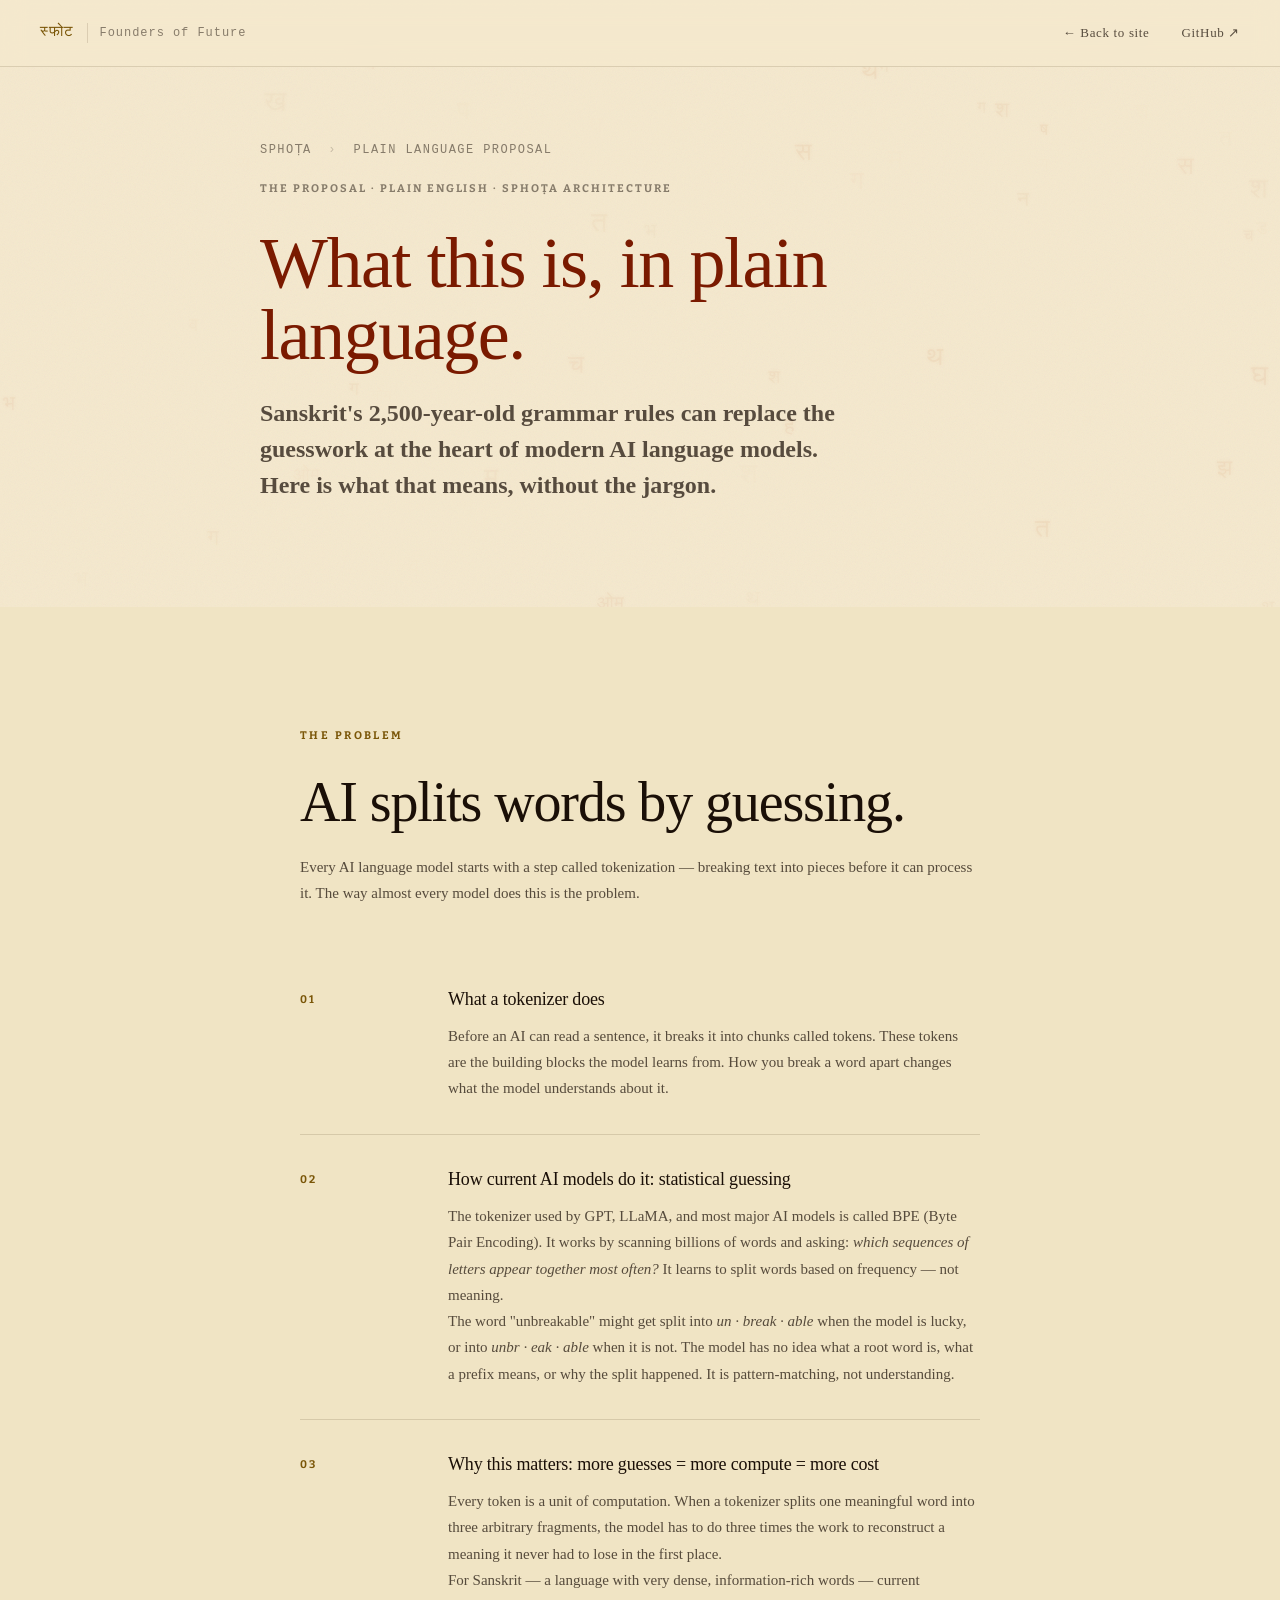
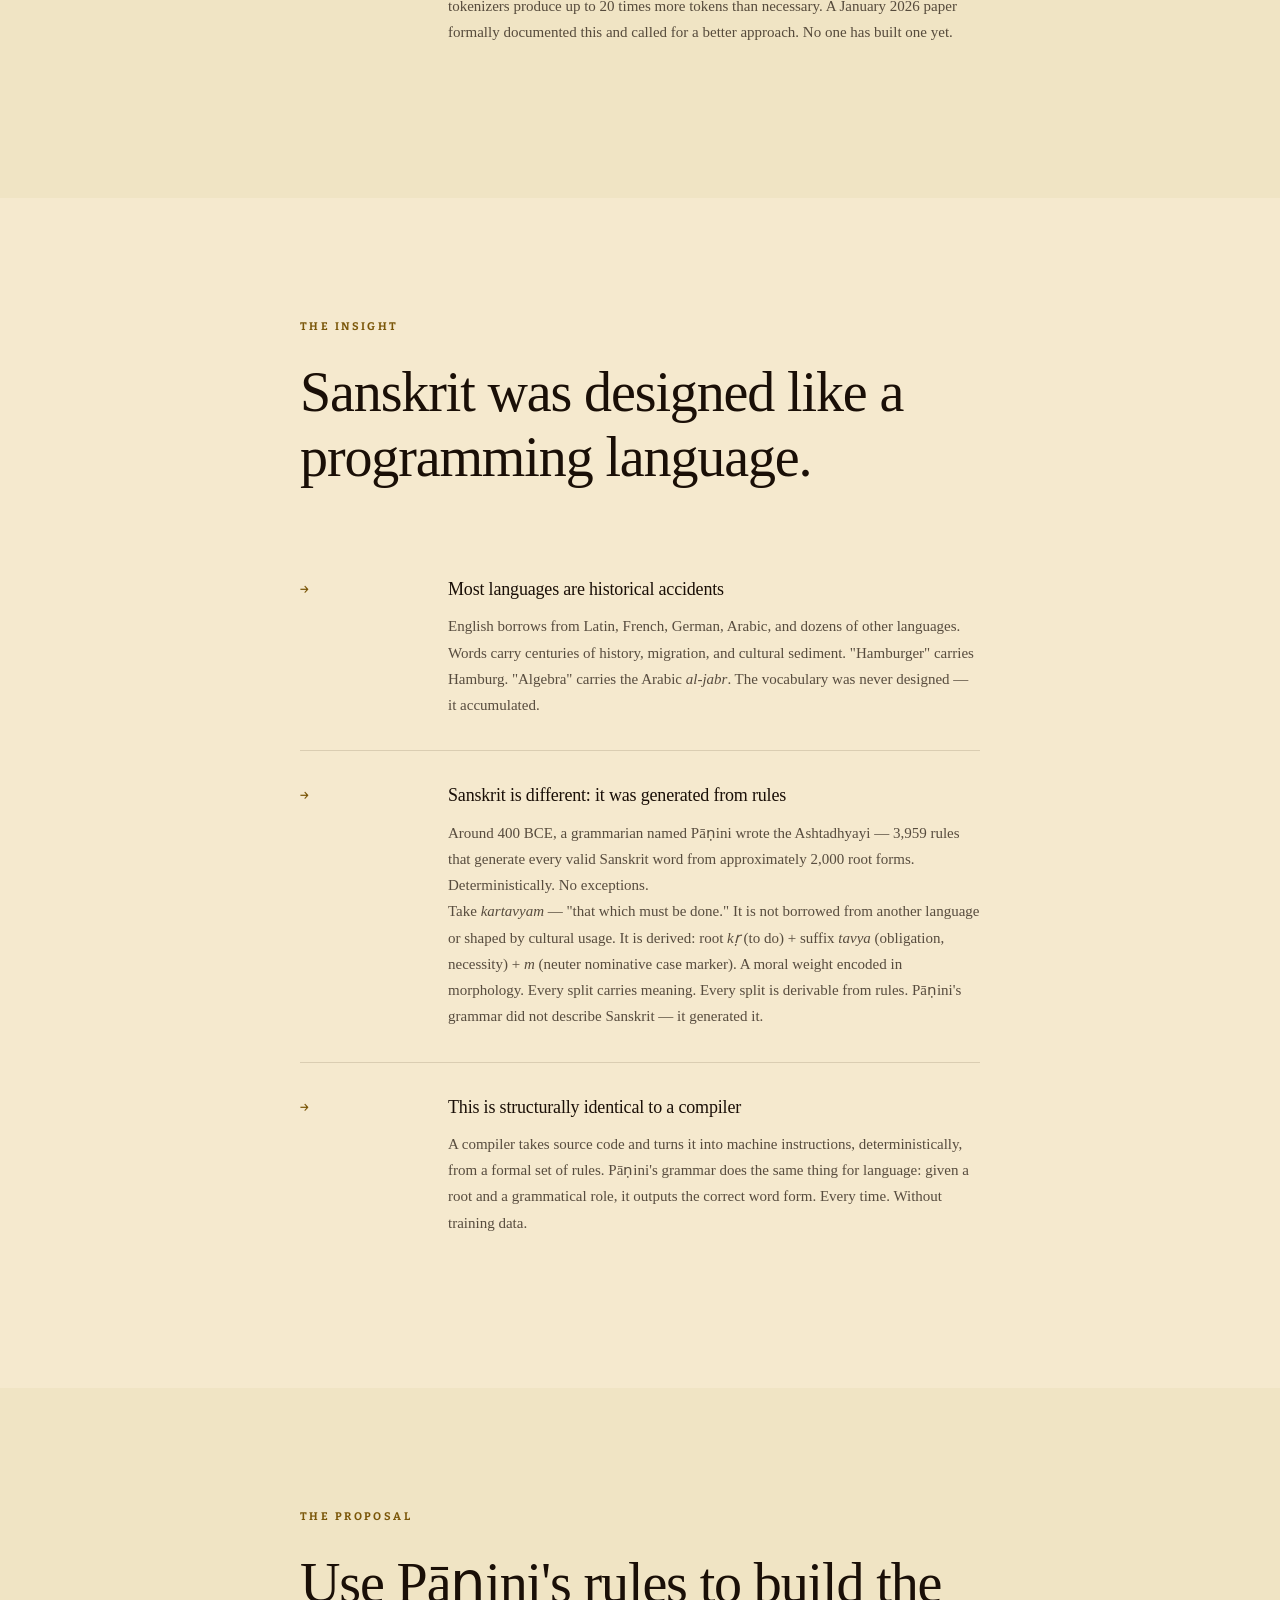
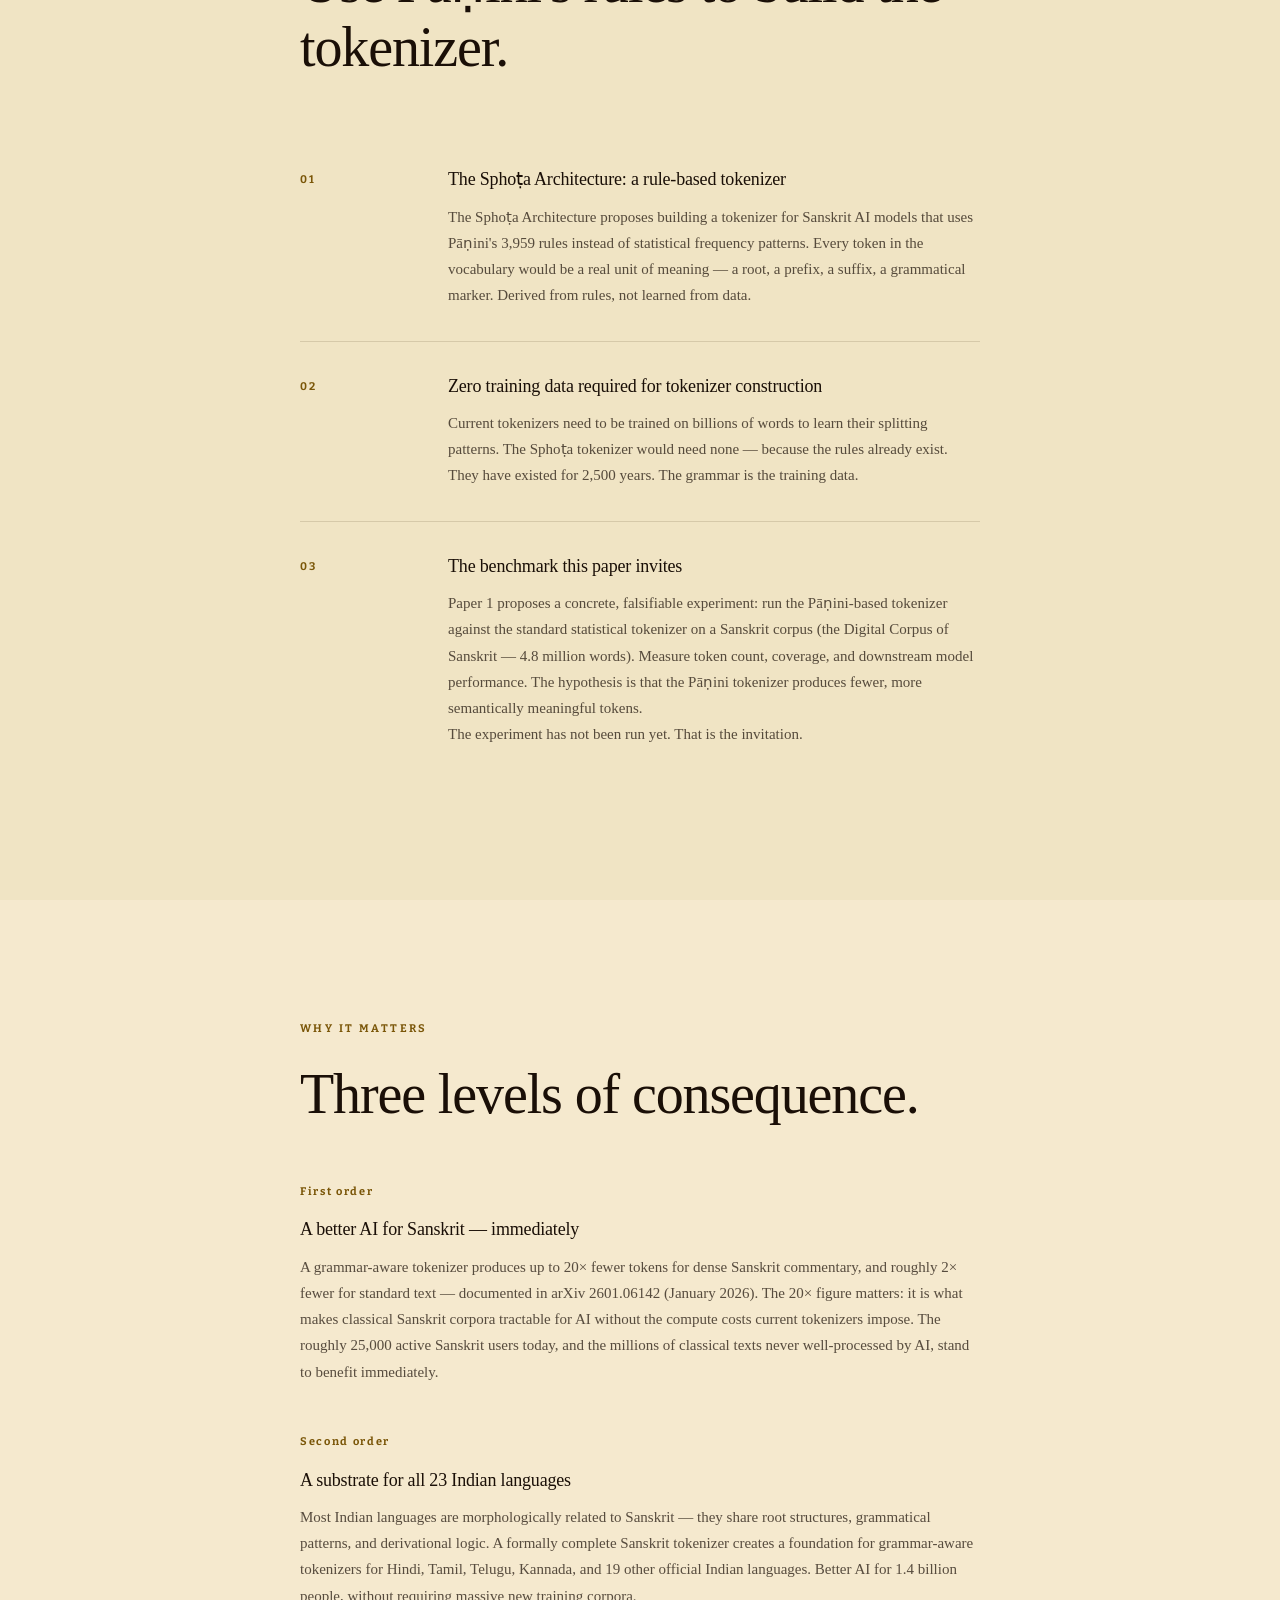
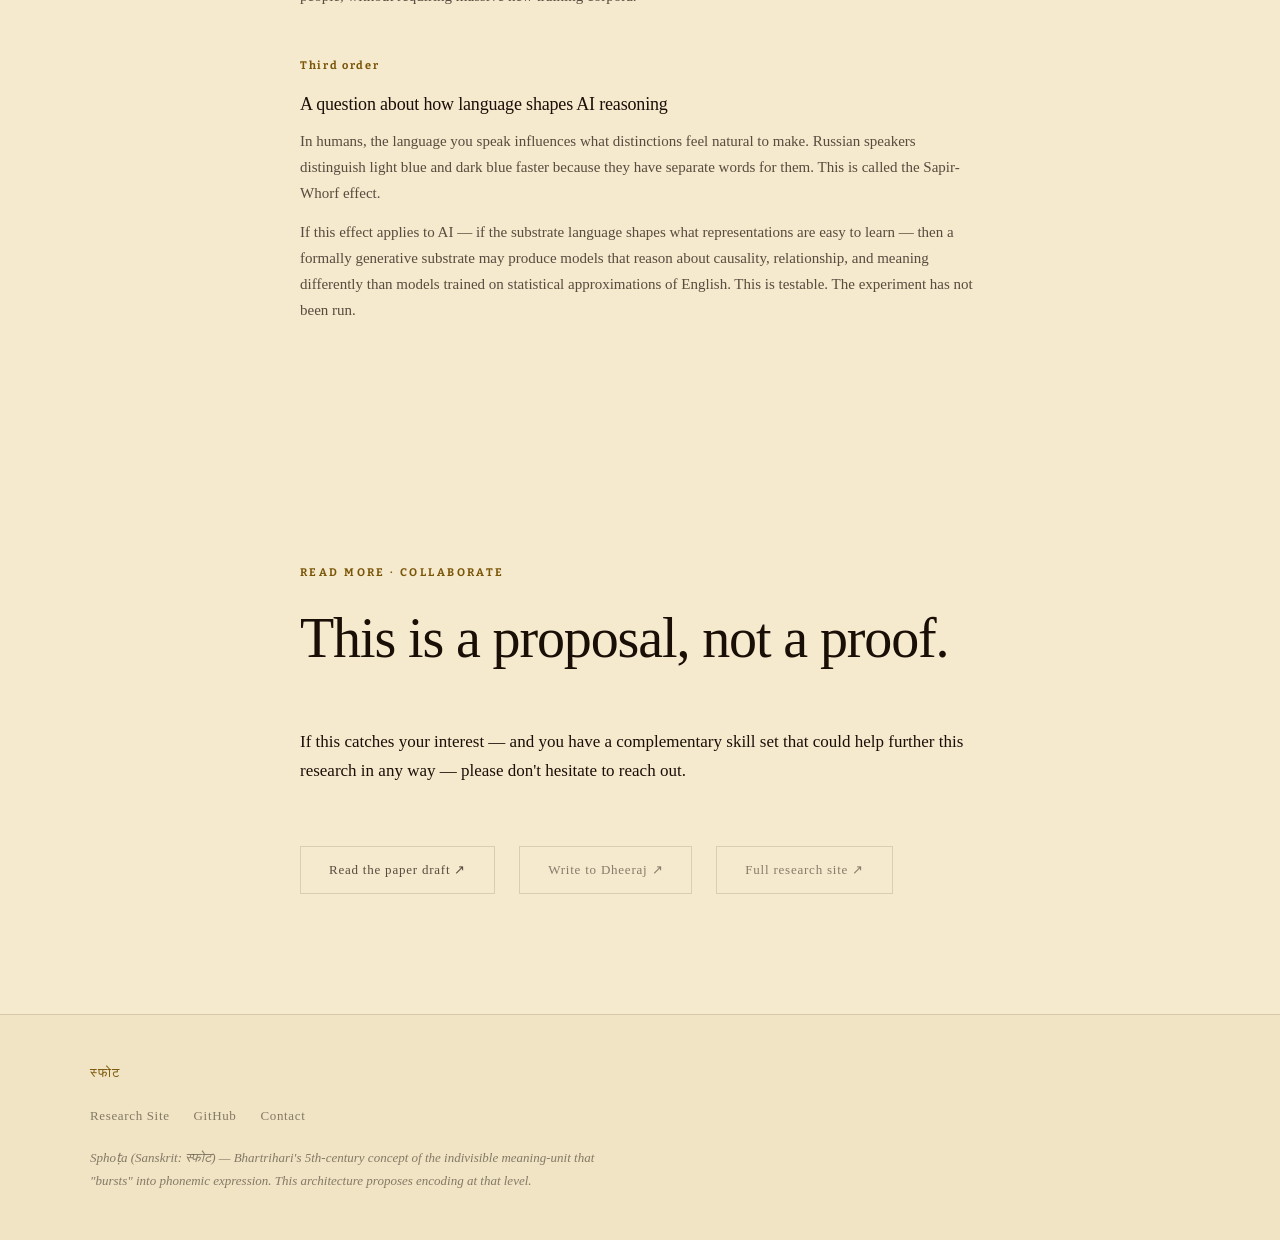
==== commit 05e5801c: "Bio section, progress tracker, canvas polish, proposal page cleanup" ====
--- a/proposal.html
+++ b/proposal.html
@@ -26,7 +26,7 @@
       <button class="nav-hamburger" id="nav-toggle" aria-label="Menu">☰</button>
       <div class="nav-links-group" id="nav-links">
         <a href="index.html" class="nav-link">← Back to site</a>
-        <a href="https://github.com/lzylabs/sansqrit" target="_blank" class="nav-link">GitHub ↗</a>
+        <a href="https://github.com/lzylabs/sphota-architecture" target="_blank" class="nav-link">GitHub ↗</a>
       </div>
     </div>
   </nav>
@@ -279,76 +279,6 @@
     </div>
   </section>
 
-  <!-- ORIGIN STORY -->
-  <section class="section dark">
-    <div class="container narrow">
-      <span class="section-label">How It Started</span>
-      <h2>One line that wouldn't leave.</h2>
-
-      <div class="story-steps">
-        <div class="story-step">
-          <div class="step-num">2023</div>
-          <div class="step-body">
-            <h3>An ashram in South India</h3>
-            <p>
-              Dheeraj was at Dayanand Ashram — a six-month Advaita Vedanta residential program.
-              He wandered into a Sanskrit class he didn't belong to. He stayed only a short while.
-              But one line from the teacher stayed with him for years:
-            </p>
-            <p>
-              <em>"In Sanskrit, every single sound — not even a syllable, even a half syllable —
-              carries meaning."</em>
-            </p>
-            <p>
-              No framework for it yet. But it didn't leave.
-            </p>
-          </div>
-        </div>
-
-        <div class="story-step">
-          <div class="step-num">2025</div>
-          <div class="step-body">
-            <h3>Sanskrit, AI, and the moment it clicked</h3>
-            <p>
-              In Tirupati, using AI as a Sanskrit teacher, something became clear that no one
-              had made explicit before: Pāṇini's grammar is not a description of a language —
-              it is a generative system. Rules first. Like a programming language.
-              You don't memorize Sanskrit words. You derive them.
-            </p>
-            <p>
-              Then DeepSeek published results showing Chinese's denser tokens gave an
-              inference speed advantage over English. The implication was immediate:
-              if Chinese beats English because it is denser, Sanskrit beats Chinese —
-              and unlike Chinese, Sanskrit's token boundaries are derivable from first principles.
-            </p>
-          </div>
-        </div>
-
-        <div class="story-step">
-          <div class="step-num">2026</div>
-          <div class="step-body">
-            <h3>Confirmed at the Auroville Literature Festival</h3>
-            <p>
-              At the Auroville Literature Festival, Dheeraj sat with Sridhar Vembu —
-              founder of Zoho Corporation, one of India's most serious technologists.
-              He asked: given that Sanskrit is a generative language, could it serve as the
-              foundation for the next generation of AI research?
-            </p>
-            <p>
-              Vembu's answer: that is exactly what their Kerala lab is pursuing — independently.
-              The question Dheeraj had been carrying for three years was already being worked on.
-              That was the signal to stop floating the idea and start formalising it.
-            </p>
-            <a href="https://youtu.be/uBN-KmPW50M?t=4712" target="_blank" class="story-link"
-               style="display:inline-block; margin-top:12px; font-size:13px; letter-spacing:0.05em;">
-              Watch the exchange at 1:18:33 ↗
-            </a>
-          </div>
-        </div>
-      </div>
-    </div>
-  </section>
-
   <!-- LINKS -->
   <section class="section" id="collaborate">
     <div class="container narrow">
@@ -359,7 +289,7 @@
         help further this research in any way — please don't hesitate to reach out.
       </p>
       <div class="collab-links">
-        <a href="https://github.com/lzylabs/sansqrit" target="_blank" class="btn">Read the paper draft ↗</a>
+        <a href="https://github.com/lzylabs/sphota-architecture" target="_blank" class="btn">Read the paper draft ↗</a>
         <a href="mailto:contact@lzylabs.in" class="btn btn-ghost">Write to Dheeraj ↗</a>
         <a href="index.html" class="btn btn-ghost">Full research site ↗</a>
       </div>
@@ -372,7 +302,7 @@
       <span class="footer-glyph">स्फोट</span>
       <div class="footer-links">
         <a href="index.html">Research Site</a>
-        <a href="https://github.com/lzylabs/sansqrit" target="_blank">GitHub</a>
+        <a href="https://github.com/lzylabs/sphota-architecture" target="_blank">GitHub</a>
         <a href="mailto:contact@lzylabs.in">Contact</a>
       </div>
       <p class="footer-note">
--- a/style.css
+++ b/style.css
@@ -1,26 +1,61 @@
 /* ============================================================
    SPHOṬA — Site Styles
-   Design: minimal, dark, spatial. Foundation for Three.js 3D.
-   No external dependencies.
+   Themes: parchment (light, default) + dark
+   Toggle: data-theme="dark" on <html>
    ============================================================ */
 
+@import url('https://fonts.googleapis.com/css2?family=Bitter:wght@600;700&display=swap');
+
+/* ── LIGHT THEME (default — talapatra parchment) ── */
 :root {
+  --bg: #F5E9CE;
+  --surface: #F0E4C4;
+  --surface-2: #EBD9B2;
+  --border: rgba(60, 35, 10, 0.14);
+  --text: #1A0F07;
+  --text-light: rgba(26, 15, 7, 0.78);
+  --text-dim: rgba(26, 15, 7, 0.72);
+  --text-dimmer: rgba(26, 15, 7, 0.50);
+  --accent: #7A5608;
+  --accent-dim: rgba(122, 86, 8, 0.12);
+  --done: #2D6B42;
+  --in-progress: #7A5608;
+  --upcoming: rgba(26, 15, 7, 0.18);
+  --title-color: #7A1A00;
+
+  --nav-bg: rgba(245, 233, 206, 0.92);
+  --nav-dropdown-bg: rgba(245, 233, 206, 0.98);
+  --card-hover: #D8BE88;
+  --token-demo-bg: var(--surface);
+
+  --font-sans: 'Georgia', serif;
+  --font-slab: 'Bitter', 'Rockwell', Georgia, serif;
+  --font-mono: 'Courier New', monospace;
+  --radius: 4px;
+  --max-width: 1100px;
+}
+
+/* ── DARK THEME ── */
+:root[data-theme="dark"] {
   --bg: #080808;
   --surface: #0f0f0f;
   --surface-2: #161616;
-  --border: rgba(255,255,255,0.06);
-  --text: #e8e4dc;
-  --text-dim: rgba(232, 228, 220, 0.45);
-  --text-dimmer: rgba(232, 228, 220, 0.25);
-  --accent: #c8a97a;         /* warm gold — Sanskrit resonance */
-  --accent-dim: rgba(200, 169, 122, 0.15);
+  --border: rgba(255, 255, 255, 0.08);
+  --text: #F5E6C0;
+  --text-light: rgba(245, 230, 192, 0.90);
+  --text-dim: rgba(245, 230, 192, 0.75);
+  --text-dimmer: rgba(245, 230, 192, 0.50);
+  --accent: #E8B860;
+  --accent-dim: rgba(232, 184, 96, 0.15);
   --done: #7aad8a;
-  --in-progress: #c8a97a;
-  --upcoming: rgba(232, 228, 220, 0.2);
-  --font-sans: 'Georgia', serif;
-  --font-mono: 'Courier New', monospace;
-  --radius: 4px;
-  --max-width: 1100px;
+  --in-progress: #E8B860;
+  --upcoming: rgba(245, 230, 192, 0.25);
+  --title-color: #F5E6C0;
+
+  --nav-bg: rgba(8, 8, 8, 0.70);
+  --nav-dropdown-bg: rgba(8, 8, 8, 0.97);
+  --card-hover: #121212;
+  --token-demo-bg: rgba(15, 15, 15, 0.7);
 }
 
 *, *::before, *::after { box-sizing: border-box; margin: 0; padding: 0; }
@@ -31,12 +66,12 @@
   background: var(--bg);
   color: var(--text);
   font-family: var(--font-sans);
-  font-size: 17px;
+  font-size: 20px;
   line-height: 1.7;
   overflow-x: hidden;
 }
 
-/* ── CANVAS BACKGROUND (Three.js hook) ── */
+/* ── CANVAS BACKGROUND ── */
 #canvas-bg {
   position: fixed;
   inset: 0;
@@ -52,12 +87,12 @@
   inset: 0;
   z-index: 1;
   pointer-events: none;
-  opacity: 0.025;
+  opacity: 0.06;
   background-image: url("data:image/svg+xml,%3Csvg viewBox='0 0 256 256' xmlns='http://www.w3.org/2000/svg'%3E%3Cfilter id='noise'%3E%3CfeTurbulence type='fractalNoise' baseFrequency='0.9' numOctaves='4' stitchTiles='stitch'/%3E%3C/filter%3E%3Crect width='100%25' height='100%25' filter='url(%23noise)' opacity='1'/%3E%3C/svg%3E");
   background-size: 200px 200px;
 }
 
-/* ── EVERYTHING ABOVE THE CANVAS ── */
+/* ── Z-INDEX STACK ── */
 nav, .hero, .section, footer { position: relative; z-index: 2; }
 
 /* ── NAV ── */
@@ -71,7 +106,7 @@
   padding: 20px 40px;
   border-bottom: 1px solid var(--border);
   backdrop-filter: blur(12px);
-  background: rgba(8,8,8,0.7);
+  background: var(--nav-bg);
 }
 
 .nav-brand {
@@ -96,6 +131,12 @@
   padding-left: 12px;
 }
 
+.nav-right {
+  display: flex;
+  align-items: center;
+  gap: 1.25rem;
+}
+
 .nav-links-group {
   display: flex;
   align-items: center;
@@ -111,476 +152,25 @@
 }
 .nav-link:hover { color: var(--text); }
 
-/* ── HERO ── */
-.hero {
-  min-height: 100vh;
-  display: flex;
-  align-items: center;
-  padding: 120px 60px 80px;
-}
-
-.hero-inner {
-  width: 100%;
-  max-width: var(--max-width);
-  margin: 0 auto;
-  display: grid;
-  grid-template-columns: 1fr 420px;
-  gap: 64px;
-  align-items: center;
-}
-
-.hero-left { max-width: 620px; }
-
-.eyebrow {
-  font-size: 12px;
-  letter-spacing: 0.15em;
-  text-transform: uppercase;
-  color: var(--text-dimmer);
-  font-family: var(--font-mono);
-  margin-bottom: 28px;
-}
-
-.title {
-  font-size: clamp(64px, 10vw, 120px);
-  font-weight: normal;
-  line-height: 1;
-  letter-spacing: -0.02em;
-  color: var(--text);
-  margin-bottom: 32px;
-}
-
-.subtitle {
-  font-size: clamp(18px, 2.5vw, 24px);
-  color: var(--text-dim);
-  line-height: 1.5;
-  margin-bottom: 24px;
-  max-width: 600px;
-}
-
-.thesis {
-  font-size: 16px;
-  color: var(--text-dimmer);
-  line-height: 1.8;
-  max-width: 520px;
-  margin-bottom: 48px;
-  font-style: normal;
-}
-
-.thesis em {
-  color: var(--accent);
-  font-style: normal;
-}
-
-/* ── HERO RIGHT — TOKEN DEMO ── */
-.hero-right {
-  display: flex;
-  flex-direction: column;
-  gap: 20px;
-}
-
-.token-demo {
+/* ── THEME TOGGLE ── */
+.theme-toggle {
+  background: none;
   border: 1px solid var(--border);
-  background: rgba(15,15,15,0.7);
-  backdrop-filter: blur(8px);
-  padding: 28px;
-  display: flex;
-  flex-direction: column;
-  gap: 20px;
-}
-
-.demo-label {
-  font-size: 11px;
-  letter-spacing: 0.15em;
-  text-transform: uppercase;
-  color: var(--text-dimmer);
-  font-family: var(--font-mono);
-}
-
-.demo-word {
-  font-size: 22px;
-  color: var(--text);
-  letter-spacing: -0.01em;
-}
-.demo-meaning {
-  font-size: 14px;
-  color: var(--text-dimmer);
-}
-
-.demo-col {
-  display: flex;
-  flex-direction: column;
-  gap: 10px;
-}
-
-.demo-col-head {
-  font-size: 12px;
-  font-family: var(--font-mono);
-  letter-spacing: 0.08em;
-  padding: 6px 10px;
-  display: flex;
-  align-items: center;
-  justify-content: space-between;
-}
-.demo-col-head span {
-  font-size: 10px;
-  letter-spacing: 0.1em;
-  opacity: 0.6;
-}
-.demo-col-head.bad { background: rgba(180,80,80,0.08); color: #b45050; border-left: 2px solid #b45050; }
-.demo-col-head.good { background: rgba(122,173,138,0.08); color: var(--done); border-left: 2px solid var(--done); }
-
-.demo-tokens {
-  display: flex;
-  flex-wrap: wrap;
-  gap: 6px;
-}
-
-.tok {
-  font-family: var(--font-mono);
+  color: var(--text-dim);
+  padding: 5px 10px;
+  cursor: pointer;
   font-size: 13px;
-  padding: 4px 10px;
-  border-radius: 2px;
-  display: inline-flex;
-  flex-direction: column;
-  align-items: center;
-  gap: 2px;
-}
-.tok em {
-  font-style: normal;
-  font-size: 9px;
-  letter-spacing: 0.1em;
-  text-transform: uppercase;
-  opacity: 0.6;
-}
-.tok.bad { background: rgba(180,80,80,0.1); color: #c47070; border: 1px solid rgba(180,80,80,0.2); }
-.tok.good { background: rgba(122,173,138,0.1); color: var(--done); border: 1px solid rgba(122,173,138,0.2); }
-
-.demo-note {
-  font-size: 12px;
-  color: var(--text-dimmer);
-  line-height: 1.6;
-}
-
-.hero-quote {
-  border-left: 2px solid var(--accent);
-  padding: 16px 20px;
-  background: rgba(200,169,122,0.04);
-  font-size: 14px;
-  color: var(--text-dim);
-  line-height: 1.7;
-  font-style: italic;
-}
-.hero-quote cite {
-  display: block;
-  margin-top: 8px;
-  font-style: normal;
-  font-size: 12px;
-  font-family: var(--font-mono);
-  color: var(--accent);
   letter-spacing: 0.05em;
-}
-
-/* ── HERO STATS ── */
-.hero-stats {
-  display: flex;
-  gap: 0;
-  border: 1px solid var(--border);
-  margin-bottom: 40px;
-  max-width: 580px;
-}
-
-.hero-stat {
-  flex: 1;
-  padding: 20px 24px;
-  border-right: 1px solid var(--border);
-  display: flex;
-  flex-direction: column;
-  gap: 6px;
-}
-.hero-stat:last-child { border-right: none; }
-
-.stat-num {
-  font-family: var(--font-mono);
-  font-size: 28px;
-  color: var(--accent);
-  line-height: 1;
-  letter-spacing: -0.02em;
-}
-
-.stat-label {
-  font-size: 12px;
-  color: var(--text-dimmer);
-  line-height: 1.5;
-}
-.stat-label em {
-  font-style: normal;
-  color: rgba(200,169,122,0.4);
-  display: block;
-  margin-top: 2px;
-}
-
-@media (max-width: 600px) {
-  .hero-stats { flex-direction: column; max-width: 100%; }
-  .hero-stat { border-right: none; border-bottom: 1px solid var(--border); }
-  .hero-stat:last-child { border-bottom: none; }
-  .stat-num { font-size: 24px; }
-}
-
-.scroll-cue {
-  display: inline-block;
-  font-size: 13px;
-  letter-spacing: 0.08em;
-  color: var(--text-dimmer);
-  text-decoration: none;
-  border-bottom: 1px solid var(--border);
-  padding-bottom: 4px;
-  transition: color 0.2s, border-color 0.2s;
-}
-.scroll-cue:hover { color: var(--accent); border-color: var(--accent); }
-
-/* ── SECTIONS ── */
-.section {
-  padding: 120px 40px;
-}
-.section.dark {
-  background: var(--surface);
-}
-
-.container {
-  max-width: var(--max-width);
-  margin: 0 auto;
-}
-.container.narrow {
-  max-width: 680px;
-}
-
-.section-label {
-  display: block;
-  font-size: 13px;
+  font-family: var(--font-slab);
   font-weight: 600;
-  letter-spacing: 0.2em;
-  text-transform: uppercase;
-  color: var(--accent);
-  font-family: var(--font-mono);
-  margin-bottom: 24px;
-}
-
-h2 {
-  font-size: clamp(32px, 5vw, 56px);
-  font-weight: normal;
-  line-height: 1.15;
-  letter-spacing: -0.02em;
-  margin-bottom: 56px;
-  color: var(--text);
-}
-
-.section-sub {
-  font-size: 16px;
-  color: var(--text-dim);
-  margin-top: -36px;
-  margin-bottom: 48px;
-}
-
-/* ── CARDS ── */
-.cards {
-  display: grid;
-  grid-template-columns: repeat(2, 1fr);
-  gap: 1px;
-  background: var(--border);
-  border: 1px solid var(--border);
-}
-
-.card {
-  background: var(--surface-2);
-  padding: 40px 36px;
-  transition: background 0.3s;
-}
-.card:hover { background: #121212; }
-
-.card-wide {
-  grid-column: 1 / -1;
-}
-
-.card-num {
-  font-family: var(--font-mono);
-  font-size: 11px;
-  letter-spacing: 0.15em;
-  color: var(--accent);
-  margin-bottom: 16px;
-}
-
-.card h3 {
-  font-size: 20px;
-  font-weight: normal;
-  margin-bottom: 16px;
-  color: var(--text);
-  letter-spacing: -0.01em;
-}
-
-.card p {
-  font-size: 15px;
-  color: var(--text-dim);
-  line-height: 1.75;
-}
-.card p + p { margin-top: 12px; }
-
-/* ── TRACK ITEMS (progress log) ── */
-.tracks {
-  display: grid;
-  grid-template-columns: repeat(3, 1fr);
-  gap: 40px;
-}
-
-.track-label {
-  font-size: 11px;
-  letter-spacing: 0.15em;
-  text-transform: uppercase;
-  color: var(--text-dimmer);
-  font-family: var(--font-mono);
-  margin-bottom: 20px;
-  border-bottom: 1px solid var(--border);
-  padding-bottom: 12px;
-}
-
-.track-items {
-  display: flex;
-  flex-direction: column;
-  gap: 8px;
-}
-
-.track-item {
-  display: flex;
-  align-items: flex-start;
-  gap: 12px;
-  font-size: 14px;
-  line-height: 1.5;
-  color: var(--text-dim);
-  padding: 10px 0;
-  border-bottom: 1px solid var(--border);
-}
-
-.track-item:last-child { border-bottom: none; }
-
-.track-item .status {
-  flex-shrink: 0;
-  width: 18px;
-  height: 18px;
-  border-radius: 50%;
-  margin-top: 2px;
-  display: flex;
-  align-items: center;
-  justify-content: center;
-  font-size: 10px;
-}
-
-.track-item.done .status {
-  background: rgba(122,173,138,0.15);
-  border: 1px solid var(--done);
-  color: var(--done);
-}
-.track-item.active .status {
-  background: rgba(200,169,122,0.1);
-  border: 1px solid var(--in-progress);
-  color: var(--in-progress);
-}
-.track-item.upcoming .status {
-  border: 1px solid var(--border);
-  color: var(--text-dimmer);
-}
-
-.track-item.done .label { color: var(--text-dim); }
-.track-item.active .label { color: var(--text); }
-.track-item.upcoming .label { color: var(--text-dimmer); }
-
-.track-item .meta {
-  display: block;
-  font-size: 11px;
-  font-family: var(--font-mono);
-  color: var(--text-dimmer);
-  margin-top: 2px;
-}
-
-/* ── BUTTON ── */
-.btn {
-  display: inline-block;
-  margin-top: 32px;
-  padding: 12px 28px;
-  border: 1px solid var(--border);
-  color: var(--text-dim);
-  text-decoration: none;
-  font-size: 13px;
-  letter-spacing: 0.06em;
-  transition: border-color 0.2s, color 0.2s, background 0.2s;
-}
-.btn:hover {
+  border-radius: var(--radius);
+  transition: border-color 0.2s, color 0.2s;
+  white-space: nowrap;
+}
+.theme-toggle:hover {
   border-color: var(--accent);
   color: var(--accent);
-  background: var(--accent-dim);
-}
-
-/* ── WHO SECTION ── */
-#who p {
-  color: var(--text-dim);
-  margin-bottom: 16px;
-  font-size: 16px;
-}
-
-/* ── FOOTER ── */
-footer {
-  border-top: 1px solid var(--border);
-  padding: 48px 40px;
-  background: var(--surface);
-}
-
-.footer-inner {
-  display: flex;
-  flex-direction: column;
-  gap: 20px;
-}
-
-.footer-glyph {
-  font-family: var(--font-mono);
-  font-size: 13px;
-  letter-spacing: 0.12em;
-  color: var(--accent);
-}
-
-.footer-links {
-  display: flex;
-  gap: 24px;
-}
-.footer-links a {
-  font-size: 13px;
-  color: var(--text-dimmer);
-  text-decoration: none;
-  letter-spacing: 0.05em;
-  transition: color 0.2s;
-}
-.footer-links a:hover { color: var(--text); }
-
-.footer-note {
-  font-size: 13px;
-  color: var(--text-dimmer);
-  max-width: 540px;
-  line-height: 1.7;
-  font-style: italic;
-}
-
-/* ── ANIMATIONS ── */
-@keyframes fadeUp {
-  from { opacity: 0; transform: translateY(24px); }
-  to   { opacity: 1; transform: translateY(0); }
-}
-
-.hero-inner > * {
-  opacity: 0;
-  animation: fadeUp 0.8s ease forwards;
-}
-.hero-inner > *:nth-child(1) { animation-delay: 0.1s; }
-.hero-inner > *:nth-child(2) { animation-delay: 0.25s; }
-.hero-inner > *:nth-child(3) { animation-delay: 0.4s; }
-.hero-inner > *:nth-child(4) { animation-delay: 0.55s; }
-.hero-inner > *:nth-child(5) { animation-delay: 0.7s; }
+}
 
 /* ── MOBILE NAV ── */
 .nav-hamburger {
@@ -602,7 +192,7 @@
     position: absolute;
     top: 100%;
     right: 0;
-    background: rgba(8,8,8,0.97);
+    background: var(--nav-dropdown-bg);
     border: 1px solid var(--border);
     border-top: none;
     padding: 12px 20px;
@@ -611,20 +201,427 @@
     min-width: 180px;
   }
   .nav-links-group.open { display: flex; }
-  .lang-switcher { gap: 3px; }
-  .lang-btn { padding: 3px 7px; font-size: 0.72rem; }
-}
+  .theme-toggle { font-size: 12px; padding: 4px 8px; }
+}
+
+/* ── HERO ── */
+.hero {
+  min-height: 100vh;
+  display: flex;
+  align-items: center;
+  padding: 120px 60px 80px;
+}
+
+.hero-inner {
+  width: 100%;
+  max-width: var(--max-width);
+  margin: 0 auto;
+  display: grid;
+  grid-template-columns: 1fr 420px;
+  gap: 64px;
+  align-items: center;
+}
+
+.hero-left { max-width: 620px; }
+
+.eyebrow {
+  font-size: 11px;
+  font-family: var(--font-slab);
+  font-weight: 700;
+  letter-spacing: 0.18em;
+  text-transform: uppercase;
+  color: var(--text-dimmer);
+  margin-bottom: 28px;
+}
+
+.title {
+  font-size: clamp(64px, 10vw, 120px);
+  font-weight: normal;
+  line-height: 1;
+  letter-spacing: -0.02em;
+  color: var(--title-color);
+  margin-bottom: 32px;
+}
+
+.subtitle {
+  font-size: clamp(18px, 2.5vw, 24px);
+  font-weight: 600;
+  color: var(--text-dim);
+  line-height: 1.5;
+  margin-bottom: 24px;
+  max-width: 600px;
+}
+
+.thesis {
+  font-size: 16px;
+  color: var(--text-dim);
+  line-height: 1.8;
+  max-width: 520px;
+  margin-bottom: 48px;
+}
+
+.thesis em {
+  color: var(--accent);
+  font-style: normal;
+}
+
+/* ── HERO STATS ── */
+.hero-stats {
+  display: flex;
+  gap: 40px;
+  border: none;
+  margin-bottom: 40px;
+  max-width: 580px;
+}
+
+.hero-stat {
+  flex: 1;
+  padding: 0;
+  display: flex;
+  flex-direction: column;
+  gap: 6px;
+}
+
+.stat-num {
+  font-family: var(--font-mono);
+  font-size: 35px;
+  font-weight: bold;
+  color: var(--accent);
+  line-height: 1;
+  letter-spacing: -0.02em;
+}
+
+.stat-label {
+  font-size: 15px;
+  color: var(--text-dimmer);
+  line-height: 1.5;
+}
+.stat-label em {
+  font-style: normal;
+  color: var(--text-dimmer);
+  display: block;
+  margin-top: 2px;
+}
+
+@media (max-width: 600px) {
+  .hero-stats { flex-direction: column; gap: 24px; max-width: 100%; }
+  .stat-num { font-size: 28px; }
+}
+
+.scroll-cue {
+  display: inline-block;
+  font-size: 13px;
+  letter-spacing: 0.08em;
+  color: var(--text-dimmer);
+  text-decoration: none;
+  border-bottom: 1px solid var(--border);
+  padding-bottom: 4px;
+  transition: color 0.2s, border-color 0.2s;
+}
+.scroll-cue:hover { color: var(--accent); border-color: var(--accent); }
+
+/* ── HERO RIGHT — TOKEN DEMO ── */
+.hero-right {
+  display: flex;
+  flex-direction: column;
+  gap: 20px;
+}
+
+.token-demo {
+  border: 1px solid var(--border);
+  background: var(--token-demo-bg);
+  padding: 28px;
+  display: flex;
+  flex-direction: column;
+  gap: 20px;
+}
+
+.demo-label {
+  font-size: 11px;
+  letter-spacing: 0.15em;
+  text-transform: uppercase;
+  color: var(--text-dimmer);
+  font-family: var(--font-slab);
+  font-weight: 700;
+}
+
+.demo-word {
+  font-size: 22px;
+  color: var(--text);
+  letter-spacing: -0.01em;
+}
+.demo-meaning {
+  font-size: 14px;
+  color: var(--text-dimmer);
+}
+
+.demo-col {
+  display: flex;
+  flex-direction: column;
+  gap: 10px;
+}
+
+.demo-col-head {
+  font-size: 12px;
+  font-family: var(--font-slab);
+  font-weight: 700;
+  letter-spacing: 0.06em;
+  padding: 6px 10px;
+  display: flex;
+  align-items: center;
+  justify-content: space-between;
+}
+.demo-col-head span {
+  font-size: 10px;
+  letter-spacing: 0.1em;
+  opacity: 0.6;
+}
+.demo-col-head.bad  { background: rgba(140,30,30,0.08); color: #8B1A1A; border-left: 2px solid #8B1A1A; }
+.demo-col-head.good { background: rgba(30,100,60,0.08); color: var(--done); border-left: 2px solid var(--done); }
+
+:root[data-theme="dark"] .demo-col-head.bad  { color: #c47070; background: rgba(180,80,80,0.08); border-left-color: #b45050; }
+:root[data-theme="dark"] .demo-col-head.good { background: rgba(122,173,138,0.08); }
+
+.demo-tokens {
+  display: flex;
+  flex-wrap: wrap;
+  gap: 6px;
+}
+
+.tok {
+  font-family: var(--font-mono);
+  font-size: 13px;
+  padding: 4px 10px;
+  border-radius: 2px;
+  display: inline-flex;
+  flex-direction: column;
+  align-items: center;
+  gap: 2px;
+}
+.tok em {
+  font-style: normal;
+  font-size: 9px;
+  letter-spacing: 0.1em;
+  text-transform: uppercase;
+  opacity: 0.65;
+}
+.tok.bad  { background: rgba(140,30,30,0.08); color: #8B1A1A; border: 1px solid rgba(140,30,30,0.22); }
+.tok.good { background: rgba(30,100,60,0.08); color: var(--done); border: 1px solid rgba(30,100,60,0.22); }
+
+:root[data-theme="dark"] .tok.bad  { color: #c47070; background: rgba(180,80,80,0.10); border-color: rgba(180,80,80,0.2); }
+:root[data-theme="dark"] .tok.good { background: rgba(122,173,138,0.10); border-color: rgba(122,173,138,0.2); }
+
+.demo-note {
+  font-size: 12px;
+  color: var(--text-dimmer);
+  line-height: 1.6;
+}
+
+.hero-quote {
+  border-left: 2px solid var(--accent);
+  padding: 16px 20px;
+  background: var(--accent-dim);
+  font-size: 14px;
+  color: var(--text-dim);
+  line-height: 1.7;
+  font-style: italic;
+}
+.hero-quote cite {
+  display: block;
+  margin-top: 8px;
+  font-style: normal;
+  font-size: 12px;
+  font-family: var(--font-slab);
+  font-weight: 700;
+  color: var(--accent);
+  letter-spacing: 0.05em;
+}
+
+/* ── SECTIONS ── */
+.section { padding: 120px 40px; }
+.section.dark { background: var(--surface); }
+
+.container { max-width: var(--max-width); margin: 0 auto; }
+.container.narrow { max-width: 680px; }
+
+.section-label {
+  display: block;
+  font-size: 11px;
+  font-family: var(--font-slab);
+  font-weight: 700;
+  letter-spacing: 0.22em;
+  text-transform: uppercase;
+  color: var(--accent);
+  margin-bottom: 24px;
+}
+
+h2 {
+  font-size: clamp(32px, 5vw, 56px);
+  font-weight: normal;
+  line-height: 1.15;
+  letter-spacing: -0.02em;
+  margin-bottom: 56px;
+  color: var(--text);
+}
+
+.section-sub {
+  font-size: 16px;
+  color: var(--text-dim);
+  margin-top: -36px;
+  margin-bottom: 48px;
+}
+
+/* ── CARDS ── */
+.cards {
+  display: grid;
+  grid-template-columns: repeat(2, 1fr);
+  gap: 48px 64px;
+  background: none;
+  border: none;
+}
+
+.card {
+  background: none;
+  padding: 0;
+}
+
+.card-wide { grid-column: 1 / -1; }
+
+.card-num {
+  font-family: var(--font-slab);
+  font-weight: 700;
+  font-size: 11px;
+  letter-spacing: 0.15em;
+  color: var(--accent);
+  margin-bottom: 16px;
+}
+
+.card h3 {
+  font-size: 20px;
+  font-weight: normal;
+  margin-bottom: 16px;
+  color: var(--text);
+  letter-spacing: -0.01em;
+}
+
+.card p {
+  font-size: 15px;
+  color: var(--text-dim);
+  line-height: 1.75;
+}
+.card p + p { margin-top: 12px; }
+
+/* ── TRACK ITEMS ── */
+.tracks {
+  display: grid;
+  grid-template-columns: repeat(3, 1fr);
+  gap: 40px;
+}
+
+.track-label {
+  font-size: 11px;
+  font-family: var(--font-slab);
+  font-weight: 700;
+  letter-spacing: 0.15em;
+  text-transform: uppercase;
+  color: var(--text-dimmer);
+  margin-bottom: 20px;
+  border-bottom: 1px solid var(--border);
+  padding-bottom: 12px;
+}
+
+.track-items { display: flex; flex-direction: column; gap: 8px; }
+
+.track-item {
+  display: flex;
+  align-items: flex-start;
+  gap: 12px;
+  font-size: 14px;
+  line-height: 1.5;
+  color: var(--text-dim);
+  padding: 10px 0;
+  border-bottom: 1px solid var(--border);
+}
+.track-item:last-child { border-bottom: none; }
+
+.track-item .status {
+  flex-shrink: 0;
+  width: 18px;
+  height: 18px;
+  border-radius: 50%;
+  margin-top: 2px;
+  display: flex;
+  align-items: center;
+  justify-content: center;
+  font-size: 10px;
+}
+
+.track-item.done .status   { background: rgba(45,107,66,0.12); border: 1px solid var(--done); color: var(--done); }
+.track-item.active .status { background: rgba(122,86,8,0.10); border: 1px solid var(--in-progress); color: var(--in-progress); }
+:root[data-theme="dark"] .track-item.active .status { background: rgba(200,169,122,0.10); }
+.track-item.upcoming .status { border: 1px solid var(--border); color: var(--text-dimmer); }
+
+.track-item.done .label     { color: var(--text-dim); }
+.track-item.active .label   { color: var(--text); }
+.track-item.upcoming .label { color: var(--text-dimmer); }
+
+.track-item .meta {
+  display: block;
+  font-size: 11px;
+  font-family: var(--font-mono);
+  color: var(--text-dimmer);
+  margin-top: 2px;
+}
+
+/* ── BUTTON ── */
+.btn {
+  display: inline-block;
+  margin-top: 32px;
+  padding: 12px 28px;
+  border: 1px solid var(--border);
+  color: var(--text-dim);
+  text-decoration: none;
+  font-size: 13px;
+  letter-spacing: 0.06em;
+  transition: border-color 0.2s, color 0.2s, background 0.2s;
+}
+.btn:hover { border-color: var(--accent); color: var(--accent); background: var(--accent-dim); }
+
+.btn-ghost { border-color: var(--border); color: var(--text-dimmer); }
+.btn-ghost:hover { border-color: var(--accent); color: var(--accent); background: var(--accent-dim); }
+
+/* ── FOOTER ── */
+footer {
+  border-top: 1px solid var(--border);
+  padding: 48px 40px;
+  background: var(--surface);
+}
+
+.footer-inner { display: flex; flex-direction: column; gap: 20px; }
+
+.footer-glyph { font-family: var(--font-mono); font-size: 13px; letter-spacing: 0.12em; color: var(--accent); }
+
+.footer-links { display: flex; gap: 24px; }
+.footer-links a { font-size: 13px; color: var(--text-dimmer); text-decoration: none; letter-spacing: 0.05em; transition: color 0.2s; }
+.footer-links a:hover { color: var(--text); }
+
+.footer-note { font-size: 13px; color: var(--text-dimmer); max-width: 540px; line-height: 1.7; font-style: italic; }
+
+/* ── ANIMATIONS ── */
+@keyframes fadeUp {
+  from { opacity: 0; transform: translateY(24px); }
+  to   { opacity: 1; transform: translateY(0); }
+}
+.hero-inner > * { opacity: 0; animation: fadeUp 0.8s ease forwards; }
+.hero-inner > *:nth-child(1) { animation-delay: 0.1s; }
+.hero-inner > *:nth-child(2) { animation-delay: 0.25s; }
+.hero-inner > *:nth-child(3) { animation-delay: 0.4s; }
+.hero-inner > *:nth-child(4) { animation-delay: 0.55s; }
+.hero-inner > *:nth-child(5) { animation-delay: 0.7s; }
 
 /* ── PROPOSAL PAGE HERO ── */
-.hero-slim {
-  min-height: 50vh;
-  padding-top: 140px;
-  padding-bottom: 80px;
-}
-.hero-inner-single {
-  grid-template-columns: 1fr;
-  max-width: 760px;
-}
+.hero-slim { min-height: 50vh; padding-top: 140px; padding-bottom: 80px; }
+.hero-inner-single { grid-template-columns: 1fr; max-width: 760px; }
 
 /* ── RESPONSIVE ── */
 @media (max-width: 900px) {
@@ -633,7 +630,7 @@
   .hero-inner { grid-template-columns: 1fr; gap: 40px; }
   .hero-left { max-width: 100%; }
   .section { padding: 80px 24px; }
-  .cards { grid-template-columns: 1fr; }
+  .cards { grid-template-columns: 1fr; gap: 40px; }
   .card-wide { grid-column: auto; }
   .tracks { grid-template-columns: 1fr; gap: 40px; }
   footer { padding: 40px 24px; }
@@ -649,7 +646,6 @@
   .thesis { font-size: 14px; }
   .section { padding: 60px 20px; }
   .container.narrow { max-width: 100%; }
-  .card { padding: 28px 24px; }
   .story-step { grid-template-columns: 1fr; gap: 6px; padding: 24px 20px; }
   .step-num { padding-top: 0; }
   .collab-links { flex-direction: column; }
@@ -661,24 +657,24 @@
 }
 
 /* ── ORIGIN STORY STEPS ── */
-.story-steps {
-  display: flex;
-  flex-direction: column;
-  gap: 0;
-  border: 1px solid var(--border);
-}
+.story-steps { display: flex; flex-direction: column; border: none; }
 
 .story-step {
   display: grid;
   grid-template-columns: 120px 1fr;
   gap: 28px;
-  padding: 32px 36px;
+  padding: 32px 0;
   border-bottom: 1px solid var(--border);
 }
 .story-step:last-child { border-bottom: none; }
 
+@media (max-width: 600px) {
+  .story-step { grid-template-columns: 1fr; gap: 8px; padding: 24px 0; }
+}
+
 .step-num {
-  font-family: var(--font-mono);
+  font-family: var(--font-slab);
+  font-weight: 700;
   font-size: 11px;
   letter-spacing: 0.15em;
   color: var(--accent);
@@ -693,126 +689,40 @@
   letter-spacing: -0.01em;
 }
 
-.step-body p {
-  font-size: 15px;
-  color: var(--text-dim);
-  line-height: 1.75;
-}
-
-/* ── COLLABORATE SECTION ── */
-#collaborate p {
-  color: var(--text-dim);
-  font-size: 16px;
-  margin-bottom: 16px;
-}
-
-.collab-ask {
-  color: var(--text) !important;
-  font-size: 18px !important;
-  margin: 32px 0 !important;
-}
-
-.collab-links {
-  display: flex;
-  gap: 24px;
-  flex-wrap: wrap;
-  align-items: center;
-}
-
-.btn-ghost {
-  border-color: rgba(255,255,255,0.04);
-  color: var(--text-dimmer);
-}
-.btn-ghost:hover {
-  border-color: var(--border);
-  color: var(--text-dim);
-  background: none;
-}
-
-@media (max-width: 600px) {
-  .story-step { grid-template-columns: 1fr; gap: 8px; padding: 24px; }
-  .collab-links { flex-direction: column; }
-}
-
-/* ── STORY LINK (gold color for YouTube / narrative external links) ── */
+.step-body p { font-size: 15px; color: var(--text-dim); line-height: 1.75; }
+
+/* ── COLLABORATE ── */
+#collaborate p { color: var(--text-dim); font-size: 16px; margin-bottom: 16px; }
+
+.collab-ask { color: var(--text) !important; font-size: 17px !important; margin: 28px 0 !important; }
+
+.collab-links { display: flex; gap: 24px; flex-wrap: wrap; align-items: center; }
+
+/* ── WHO ── */
+#who p { color: var(--text-dim); margin-bottom: 16px; font-size: 16px; }
+
+/* ── STORY LINK ── */
 .story-link {
   color: var(--accent);
   text-decoration: none;
-  border-bottom: 1px solid rgba(200,169,122,0.35);
+  border-bottom: 1px solid rgba(122,86,8,0.35);
   padding-bottom: 2px;
   transition: border-color 0.2s;
 }
+:root[data-theme="dark"] .story-link { border-bottom-color: rgba(232,184,96,0.35); }
 .story-link:hover { border-color: var(--accent); }
 
-/* ── THREE.JS MOUNT POINT ──────────────────────────────────────
-   When Three.js is integrated:
-   1. Import Three.js (CDN or bundled)
-   2. Create a WebGLRenderer targeting #canvas-bg
-   3. Build a particle field or Sanskrit-glyph floating scene
-   4. The renderer replaces the CSS gradient background
-   5. Suggested scene: floating binary matrix squares (BMG metaphor),
-      slowly rotating in 3D space, with depth-of-field blur
-   ──────────────────────────────────────────────────────────── */
-
-/* ── LANGUAGE SWITCHER ─────────────────────────────────────── */
-
-.nav-right {
-  display: flex;
-  align-items: center;
-  gap: 1.25rem;
-}
-
-.lang-switcher {
-  display: flex;
-  gap: 0.25rem;
-  background: rgba(255,255,255,0.04);
-  border: 1px solid rgba(200,169,122,0.2);
-  border-radius: 6px;
-  padding: 3px;
-}
-
-.lang-btn {
-  background: none;
-  border: none;
-  color: rgba(200,169,122,0.55);
-  font-size: 0.78rem;
-  font-family: inherit;
-  padding: 4px 9px;
-  border-radius: 4px;
-  cursor: pointer;
-  transition: background 0.2s, color 0.2s;
-  letter-spacing: 0.03em;
-  line-height: 1;
-}
-
-.lang-btn:hover {
-  color: #c8a97a;
-  background: rgba(200,169,122,0.08);
-}
-
-.lang-btn.active {
-  background: rgba(200,169,122,0.15);
-  color: #e8c88a;
-  font-weight: 600;
-}
-
-/* ── UI STANDARDIZATION — consistent across all sections ───── */
-
-/* All body paragraphs: one size, one color, one line-height */
-.section p,
-.card p,
-.step-body p,
-#who p,
-#collaborate p,
-#intuition p {
+/* ── LANGUAGE SWITCHER — hidden, preserved ── */
+.lang-switcher { display: none; }
+
+/* ── UI STANDARDIZATION ── */
+.section p, .card p, .step-body p, #who p, #collaborate p, #intuition p {
   font-size: 15px;
   line-height: 1.75;
   color: var(--text-dim);
 }
 
-/* Section h3 headings — unified */
-.card h3,
-.step-body h3 {
+.card h3, .step-body h3 {
   font-size: 18px;
   font-weight: normal;
   color: var(--text);
@@ -821,66 +731,21 @@
   line-height: 1.35;
 }
 
-/* All bordered containers: same border variable */
-.cards,
-.story-steps,
-.hero-stats,
-.token-demo,
-.claim-box {
-  border: 1px solid var(--border);
-}
-
-/* Card and step padding: consistent */
-.card { padding: 40px 36px; }
-.story-step { padding: 32px 36px; }
-
-/* Status items (paper.html) — match card style */
+.token-demo, .claim-box { border: 1px solid var(--border); }
+
+/* Status items (paper.html) */
 .status-item {
   background: var(--surface-2) !important;
   border: 1px solid var(--border) !important;
   border-radius: 0 !important;
   padding: 28px 32px !important;
 }
-.status-item h4 {
-  font-size: 16px;
-  font-weight: normal;
-  color: var(--text);
-  margin-bottom: 8px;
-  letter-spacing: -0.01em;
-}
-.status-item p {
-  font-size: 14px !important;
-  color: var(--text-dim) !important;
-  line-height: 1.7 !important;
-  margin: 0 !important;
-}
-
-/* references-list — consistent left-border treatment */
-.references-list li {
-  border-left: 2px solid var(--border);
-  padding-left: 1.25rem;
-  color: var(--text-dim);
-  font-size: 14px;
-  line-height: 1.7;
-}
-.references-list li strong {
-  color: var(--accent);
-  font-weight: normal;
-  letter-spacing: 0.01em;
-  margin-bottom: 4px;
-  display: block;
-}
-
-/* collab-ask: standardized */
-.collab-ask {
-  color: var(--text) !important;
-  font-size: 17px !important;
-  margin: 28px 0 !important;
-}
-
-/* Responsive adjustments */
+.status-item h4 { font-size: 16px; font-weight: normal; color: var(--text); margin-bottom: 8px; letter-spacing: -0.01em; }
+.status-item p  { font-size: 14px !important; color: var(--text-dim) !important; line-height: 1.7 !important; margin: 0 !important; }
+
+.references-list li { border-left: 2px solid var(--border); padding-left: 1.25rem; color: var(--text-dim); font-size: 14px; line-height: 1.7; }
+.references-list li strong { color: var(--accent); font-weight: normal; letter-spacing: 0.01em; margin-bottom: 4px; display: block; }
+
 @media (max-width: 900px) {
-  .card { padding: 28px 24px; }
-  .story-step { padding: 24px 28px; }
   .status-item { padding: 22px 24px !important; }
 }
